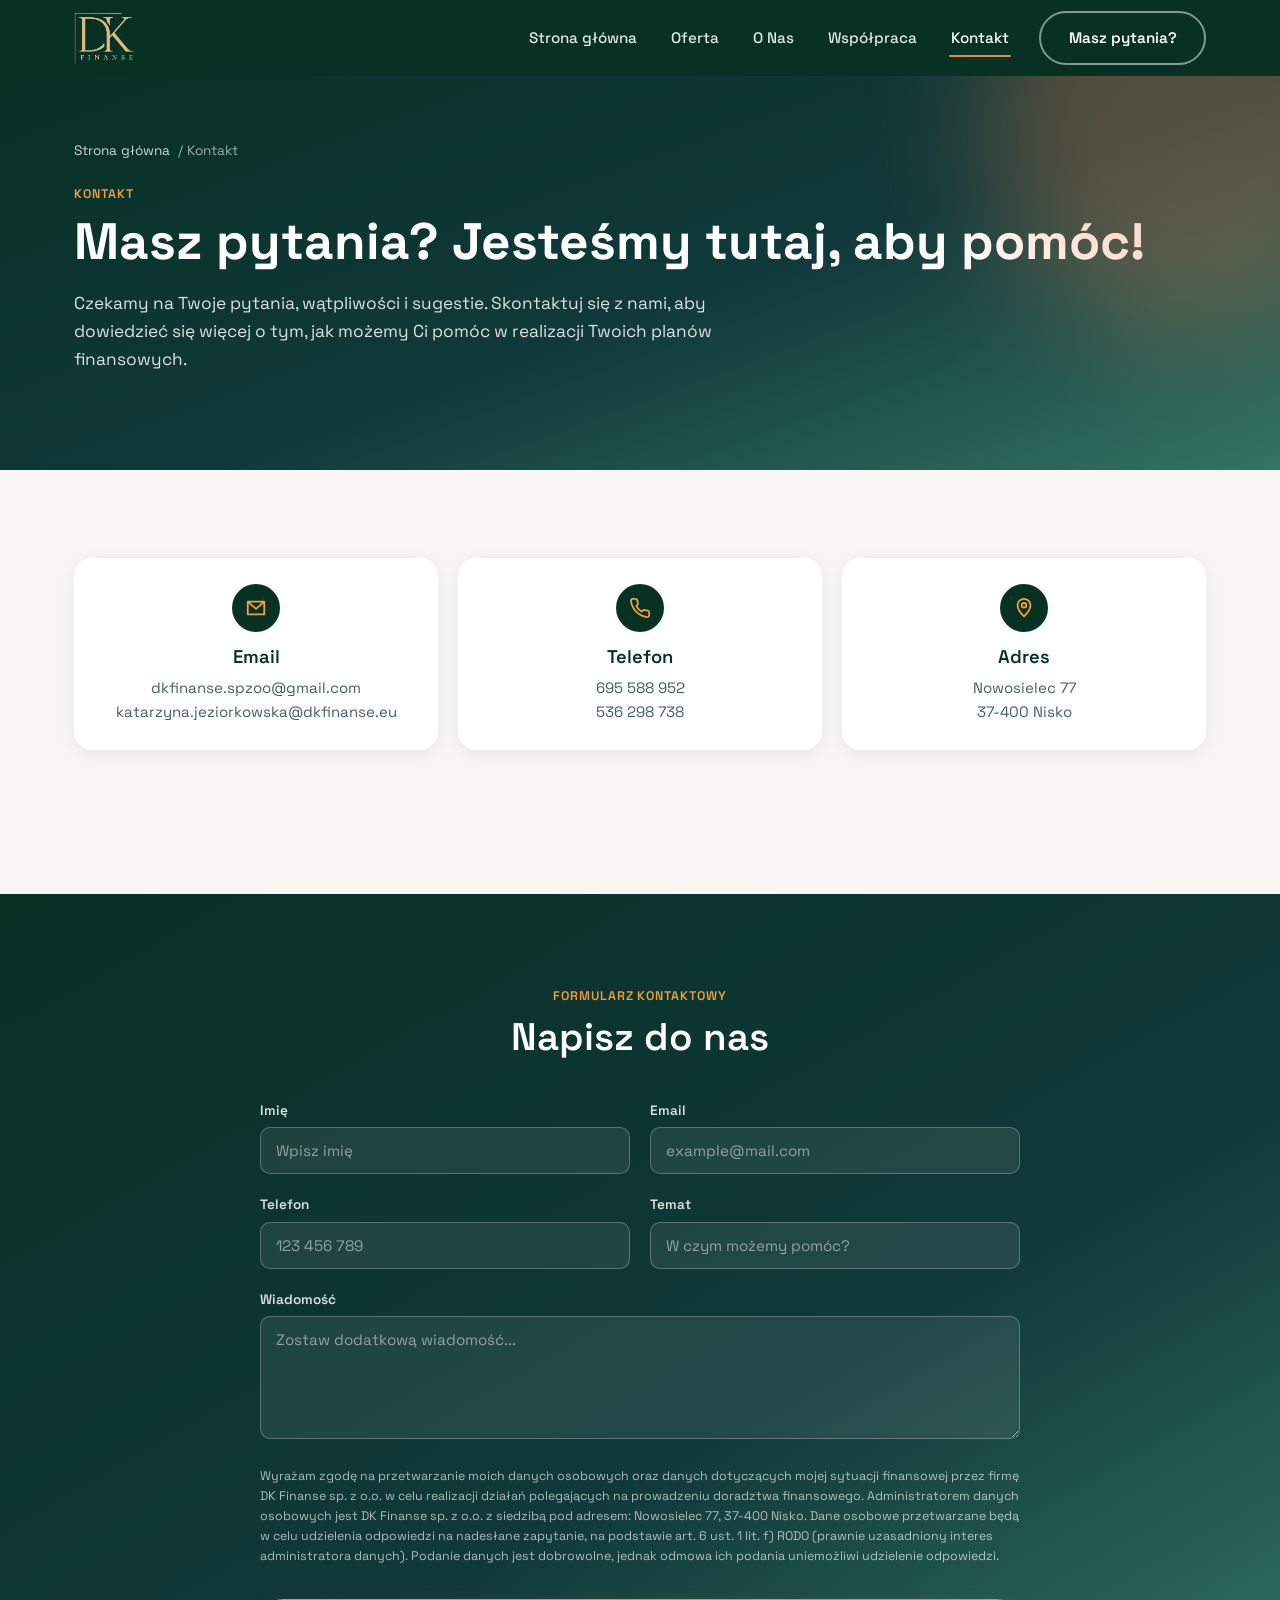
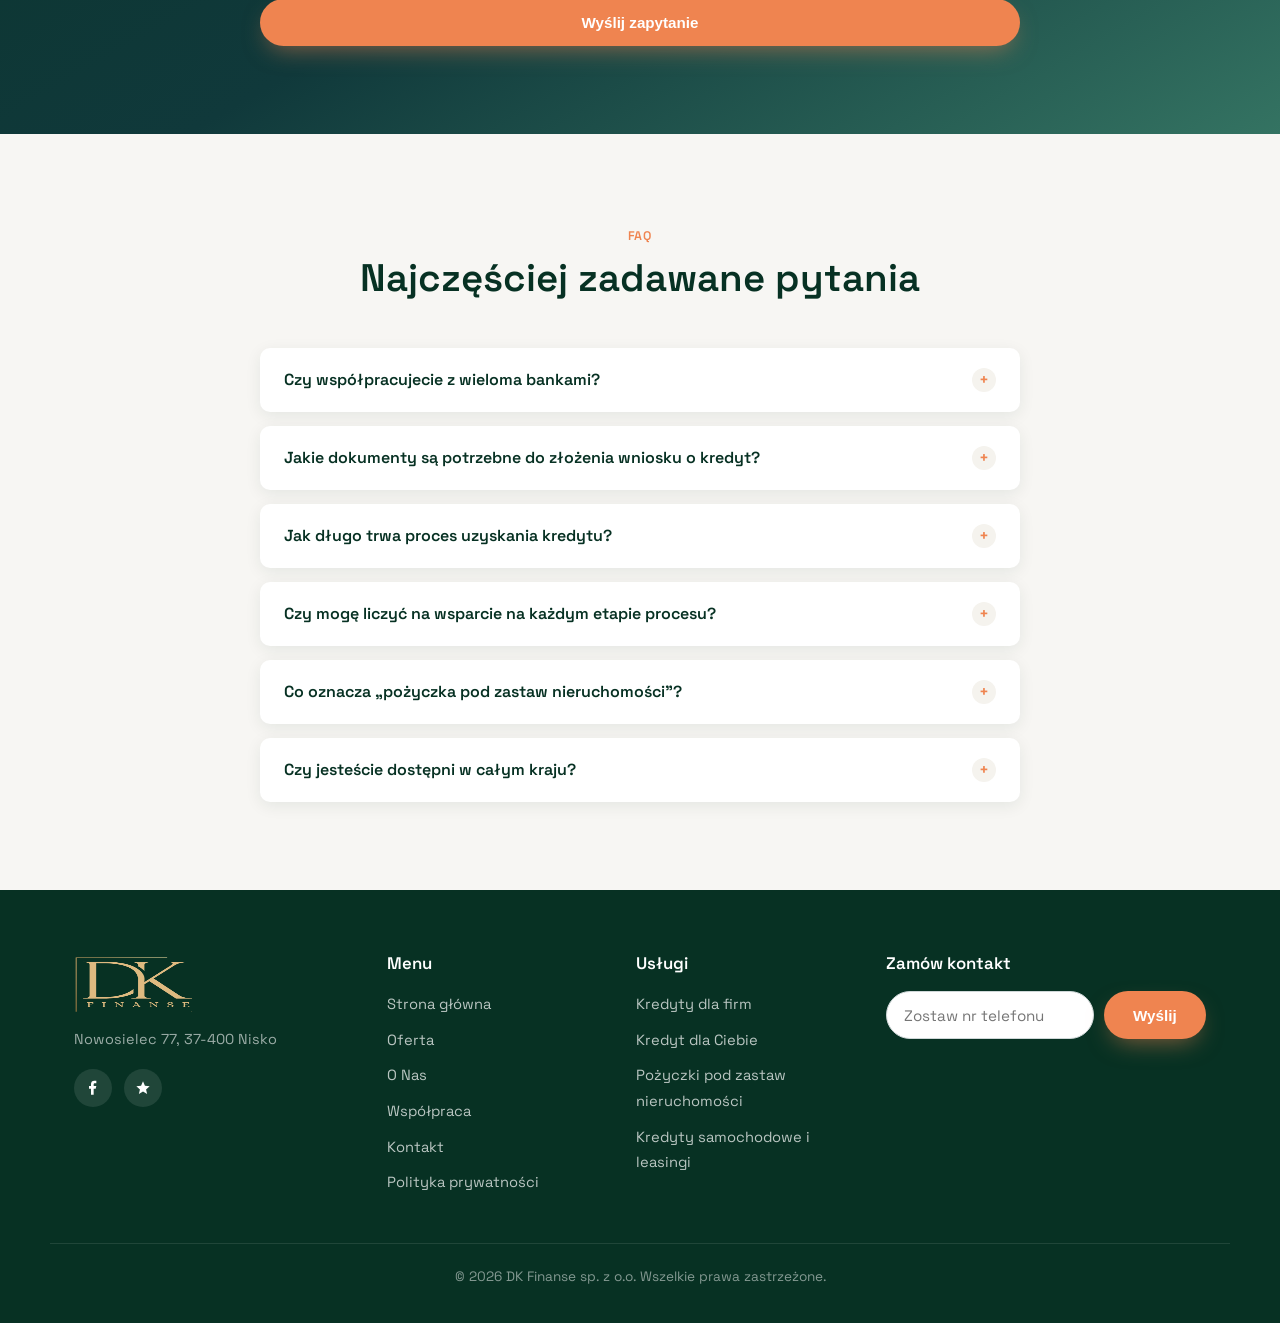
==== kontakt/index.html @ 6edc4fea "Dodaj pelne podstrony i usun przekierowania do dkfinanse.eu Zbudowano 8 spojnych podstron w tym samy" ====
<!doctype html>
<html lang="pl">
<head>
<meta charset="UTF-8">
<meta name="viewport" content="width=device-width, initial-scale=1">
<title>Kontakt — DK Finanse sp. z o.o.</title>
<meta name="description" content="Skontaktuj się z DK Finanse. Telefon, email, adres oraz formularz kontaktowy. Odpowiadamy na pytania dotyczące kredytów i pożyczek.">
<link rel="icon" href="/assets/img/favicon.png">
<link rel="preconnect" href="https://fonts.googleapis.com">
<link rel="preconnect" href="https://fonts.gstatic.com" crossorigin>
<link href="https://fonts.googleapis.com/css2?family=Space+Grotesk:wght@400;500;600;700&display=swap" rel="stylesheet">
<link rel="stylesheet" href="/style.css">
</head>
<body>

<a class="skip-link" href="#main">Przejdź do treści</a>

<header class="site-header" id="site-header">
  <div class="container header-inner">
    <a href="/" class="brand">
      <img src="/assets/img/logo.png" alt="DK Finanse" width="150" height="138">
    </a>

    <nav class="main-nav" id="main-nav" aria-label="Menu główne">
      <ul>
        <li><a href="/">Strona główna</a></li>
        <li class="has-sub">
          <a href="/#oferta">Oferta</a>
          <ul class="sub-menu">
            <li><a href="/kredyty-dla-firm/">Kredyty dla firm</a></li>
            <li><a href="/kredyt-dla-ciebie/">Kredyt dla Ciebie</a></li>
            <li><a href="/pozyczki-pod-zastaw-nieruchomosci/">Pożyczki pod zastaw nieruchomości</a></li>
            <li><a href="/kredyty-samochodowe-i-leasingi/">Kredyty samochodowe i leasingi</a></li>
          </ul>
        </li>
        <li><a href="/o-nas/">O Nas</a></li>
        <li><a href="/wspolpraca/">Współpraca</a></li>
        <li><a href="/kontakt/" class="active">Kontakt</a></li>
      </ul>
    </nav>

    <a href="/kontakt/" class="btn btn-ghost header-cta">Masz pytania?</a>

    <button class="nav-toggle" id="nav-toggle" aria-expanded="false" aria-controls="main-nav" aria-label="Otwórz menu">
      <span></span><span></span><span></span>
    </button>
  </div>
</header>

<main id="main">

  <section class="page-hero">
    <div class="hero-blob blob-a" aria-hidden="true"></div>
    <div class="container">
      <p class="breadcrumb"><a href="/">Strona główna</a> / Kontakt</p>
      <p class="eyebrow">Kontakt</p>
      <h1>Masz pytania? Jesteśmy tutaj, aby pomóc!</h1>
      <p class="lead">Czekamy na Twoje pytania, wątpliwości i sugestie. Skontaktuj się z nami, aby dowiedzieć się więcej o tym, jak możemy Ci pomóc w realizacji Twoich planów finansowych.</p>
    </div>
  </section>

  <section class="section">
    <div class="container">

      <div class="contact-info-grid">
        <div class="contact-info-card">
          <span class="icon" aria-hidden="true"><svg viewBox="0 0 24 24"><path d="M3 5h18v14H3zM3 5l9 8 9-8" stroke="currentColor" stroke-width="2" stroke-linejoin="round" fill="none"/></svg></span>
          <h4>Email</h4>
          <p><a href="mailto:dkfinanse.spzoo@gmail.com">dkfinanse.spzoo@gmail.com</a></p>
          <p><a href="mailto:katarzyna.jeziorkowska@dkfinanse.eu">katarzyna.jeziorkowska@dkfinanse.eu</a></p>
        </div>
        <div class="contact-info-card">
          <span class="icon" aria-hidden="true"><svg viewBox="0 0 24 24"><path d="M22 16.9v3a2 2 0 01-2.2 2 19.8 19.8 0 01-8.6-3.1 19.5 19.5 0 01-6-6 19.8 19.8 0 01-3.1-8.7A2 2 0 014.1 2h3a2 2 0 012 1.7c.1 1 .3 2 .6 3a2 2 0 01-.5 2L8 10a16 16 0 006 6l1.3-1.3a2 2 0 012-.5c1 .3 2 .5 3 .6a2 2 0 011.7 2z" stroke="currentColor" stroke-width="2" stroke-linejoin="round" fill="none"/></svg></span>
          <h4>Telefon</h4>
          <p><a href="tel:+48695588952">695 588 952</a></p>
          <p><a href="tel:+48536298738">536 298 738</a></p>
        </div>
        <div class="contact-info-card">
          <span class="icon" aria-hidden="true"><svg viewBox="0 0 24 24"><path d="M12 21s7-6.5 7-12a7 7 0 10-14 0c0 5.5 7 12 7 12z" stroke="currentColor" stroke-width="2" stroke-linejoin="round" fill="none"/><circle cx="12" cy="9" r="2.5" stroke="currentColor" stroke-width="2" fill="none"/></svg></span>
          <h4>Adres</h4>
          <p>Nowosielec 77<br>37-400 Nisko</p>
        </div>
      </div>

    </div>
  </section>

  <section class="section contact-cta">
    <div class="container">
      <p class="eyebrow">Formularz kontaktowy</p>
      <h2>Napisz do nas</h2>

      <form class="contact-form" data-form="contact-kontakt">
        <div class="field">
          <label for="c-name">Imię</label>
          <input type="text" id="c-name" name="name" placeholder="Wpisz imię">
        </div>
        <div class="field">
          <label for="c-email">Email</label>
          <input type="email" id="c-email" name="email" placeholder="example@mail.com" required>
        </div>
        <div class="field">
          <label for="c-phone">Telefon</label>
          <input type="tel" id="c-phone" name="phone" placeholder="123 456 789" required pattern="[0-9()#&+*=.\-\s]+">
        </div>
        <div class="field">
          <label for="c-subject">Temat</label>
          <input type="text" id="c-subject" name="subject" placeholder="W czym możemy pomóc?" required>
        </div>
        <div class="field field-full">
          <label for="c-message">Wiadomość</label>
          <textarea id="c-message" name="message" rows="5" placeholder="Zostaw dodatkową wiadomość..."></textarea>
        </div>
        <div class="field field-full consent">
          <p>Wyrażam zgodę na przetwarzanie moich danych osobowych oraz danych dotyczących mojej sytuacji finansowej przez firmę DK Finanse sp. z o.o. w celu realizacji działań polegających na prowadzeniu doradztwa finansowego. Administratorem danych osobowych jest DK Finanse sp. z o.o. z siedzibą pod adresem: Nowosielec 77, 37-400 Nisko. Dane osobowe przetwarzane będą w celu udzielenia odpowiedzi na nadesłane zapytanie, na podstawie art. 6 ust. 1 lit. f) RODO (prawnie uzasadniony interes administratora danych). Podanie danych jest dobrowolne, jednak odmowa ich podania uniemożliwi udzielenie odpowiedzi.</p>
        </div>
        <div class="field field-full">
          <button type="submit" class="btn btn-primary btn-block">Wyślij zapytanie</button>
        </div>
      </form>
      <p class="form-note" data-note hidden>Dziękujemy za wiadomość! Odezwiemy się najszybciej, jak to możliwe.</p>
    </div>
  </section>

  <section class="section">
    <div class="container">
      <div class="section-head">
        <p class="eyebrow">FAQ</p>
        <h2>Najczęściej zadawane pytania</h2>
      </div>

      <div class="faq-list">
        <div class="faq-item">
          <button class="faq-question"><span>Czy współpracujecie z wieloma bankami?</span><span class="faq-icon">+</span></button>
          <div class="faq-answer"><p>Tak, współpracujemy z ponad 30 bankami i instytucjami finansowymi, aby zapewnić Ci jak najszerszy wybór.</p></div>
        </div>
        <div class="faq-item">
          <button class="faq-question"><span>Jakie dokumenty są potrzebne do złożenia wniosku o kredyt?</span><span class="faq-icon">+</span></button>
          <div class="faq-answer"><p>Wymagane dokumenty mogą różnić się w zależności od typu kredytu i banku. Generalnie potrzebny jest dowód osobisty, potwierdzenie dochodów i inne dokumenty finansowe.</p></div>
        </div>
        <div class="faq-item">
          <button class="faq-question"><span>Jak długo trwa proces uzyskania kredytu?</span><span class="faq-icon">+</span></button>
          <div class="faq-answer"><p>Czas trwania procesu zależy od wielu czynników, takich jak kompletacja dokumentów czy czas oczekiwania na decyzję banku. Staramy się, aby cały proces był jak najkrótszy.</p></div>
        </div>
        <div class="faq-item">
          <button class="faq-question"><span>Czy mogę liczyć na wsparcie na każdym etapie procesu?</span><span class="faq-icon">+</span></button>
          <div class="faq-answer"><p>Owszem, nasi eksperci są do Twojej dyspozycji od pierwszej konsultacji aż do podpisania umowy kredytowej.</p></div>
        </div>
        <div class="faq-item">
          <button class="faq-question"><span>Co oznacza „pożyczka pod zastaw nieruchomości”?</span><span class="faq-icon">+</span></button>
          <div class="faq-answer"><p>To forma pożyczki, w której Twoja nieruchomość służy jako zabezpieczenie. Daje to możliwość uzyskania wyższych kwot i korzystniejszych warunków.</p></div>
        </div>
        <div class="faq-item">
          <button class="faq-question"><span>Czy jesteście dostępni w całym kraju?</span><span class="faq-icon">+</span></button>
          <div class="faq-answer"><p>Tak, działamy na terenie całego kraju i oferujemy zarówno spotkania osobiste, jak i konsultacje online.</p></div>
        </div>
      </div>
    </div>
  </section>

</main>

<footer class="site-footer">
  <div class="container footer-grid">
    <div class="footer-col footer-brand">
      <img src="/assets/img/logo.png" alt="DK Finanse" width="120" height="110">
      <p>Nowosielec 77, 37-400 Nisko</p>
      <div class="socials">
        <a href="https://www.facebook.com/profile.php?id=100063715053999" target="_blank" rel="noopener" aria-label="Facebook">
          <svg viewBox="0 0 24 24"><path d="M13 22v-9h3l1-4h-4V7c0-1.1.3-2 2-2h2V1.1C16.6 1 15.4 1 14 1c-3 0-5 1.8-5 5v3H6v4h3v9z" fill="currentColor"/></svg>
        </a>
        <a href="https://www.oferteo.pl/konto/profil/opinie" target="_blank" rel="noopener" aria-label="Opinie">
          <svg viewBox="0 0 24 24"><path d="M12 17.3l-6.2 3.8 1.6-7L2 9.3l7.1-.6L12 2l2.9 6.7 7.1.6-5.4 4.8 1.6 7z" fill="currentColor"/></svg>
        </a>
      </div>
    </div>

    <div class="footer-col">
      <h5>Menu</h5>
      <ul>
        <li><a href="/">Strona główna</a></li>
        <li><a href="/#oferta">Oferta</a></li>
        <li><a href="/o-nas/">O Nas</a></li>
        <li><a href="/wspolpraca/">Współpraca</a></li>
        <li><a href="/kontakt/">Kontakt</a></li>
        <li><a href="/polityka-prywatnosci/">Polityka prywatności</a></li>
      </ul>
    </div>

    <div class="footer-col">
      <h5>Usługi</h5>
      <ul>
        <li><a href="/kredyty-dla-firm/">Kredyty dla firm</a></li>
        <li><a href="/kredyt-dla-ciebie/">Kredyt dla Ciebie</a></li>
        <li><a href="/pozyczki-pod-zastaw-nieruchomosci/">Pożyczki pod zastaw nieruchomości</a></li>
        <li><a href="/kredyty-samochodowe-i-leasingi/">Kredyty samochodowe i leasingi</a></li>
      </ul>
    </div>

    <div class="footer-col">
      <h5>Zamów kontakt</h5>
      <form class="callback-form callback-form--footer" data-form="callback-footer">
        <label for="phone-footer" class="sr-only">Numer telefonu</label>
        <input type="tel" id="phone-footer" name="phone" placeholder="Zostaw nr telefonu" required pattern="[0-9()#&+*=.\-\s]+">
        <button type="submit" class="btn btn-primary">Wyślij</button>
      </form>
    </div>
  </div>

  <div class="container footer-bottom">
    <p>&copy; <span id="year"></span> DK Finanse sp. z o.o. Wszelkie prawa zastrzeżone.</p>
  </div>
</footer>

<button class="scroll-top" id="scroll-top" aria-label="Wróć na górę">&#8593;</button>

<script src="/script.js"></script>
</body>
</html>
---- style.css ----
/* =========================================================
   DK Finanse — design tokens (colors pulled from the brand's
   original Elementor kit: primary teal, cream, coral accent,
   gold + green earth tones)
   ========================================================= */
:root {
  --primary: #10393b;
  --primary-dark: #073123;
  --green-dark: #265541;
  --green-mid: #347362;
  --brown: #442510;
  --gold: #ca972b;
  --accent: #ef8450;
  --accent-light: #ef9f3e;
  --cream: #f5f3ee;
  --offwhite: #f7f6f3;
  --mint: #d6e3e0;
  --graymint: #cfd7d8;
  --text: #406162;
  --white: #ffffff;

  --font: "Space Grotesk", system-ui, sans-serif;

  --radius-sm: 10px;
  --radius: 18px;
  --radius-lg: 28px;
  --shadow-sm: 0 4px 16px rgba(7, 49, 35, 0.08);
  --shadow: 0 20px 50px -12px rgba(7, 49, 35, 0.25);
  --container: 1180px;

  color-scheme: light;
}

* { box-sizing: border-box; }
html { scroll-behavior: smooth; }

body {
  margin: 0;
  font-family: var(--font);
  color: var(--primary-dark);
  background: var(--offwhite);
  line-height: 1.6;
  -webkit-font-smoothing: antialiased;
}

img { max-width: 100%; display: block; }

h1, h2, h3, h4, h5, h6 {
  font-family: var(--font);
  color: var(--primary-dark);
  line-height: 1.15;
  margin: 0 0 0.5em;
  font-weight: 600;
}

h1 { font-size: clamp(2.1rem, 4vw, 3.2rem); font-weight: 700; }
h2 { font-size: clamp(1.7rem, 3vw, 2.4rem); }
h3 { font-size: 1.4rem; }
h4 { font-size: 1.15rem; }
h5 { font-size: 1.05rem; }

p { margin: 0 0 1em; }

a { color: inherit; text-decoration: none; }

.container {
  width: 100%;
  max-width: var(--container);
  margin: 0 auto;
  padding: 0 24px;
}

.sr-only {
  position: absolute;
  width: 1px; height: 1px;
  padding: 0; margin: -1px;
  overflow: hidden;
  clip: rect(0,0,0,0);
  white-space: nowrap; border: 0;
}

.skip-link {
  position: absolute;
  left: -999px;
  top: 0;
  background: var(--primary-dark);
  color: var(--white);
  padding: 12px 20px;
  z-index: 1000;
  border-radius: 0 0 8px 0;
}
.skip-link:focus { left: 0; }

.eyebrow {
  display: inline-block;
  font-weight: 600;
  letter-spacing: 0.08em;
  text-transform: uppercase;
  font-size: 0.78rem;
  color: var(--accent);
  margin: 0 0 0.7em;
}

.section { padding: 88px 0; }
@media (max-width: 720px) { .section { padding: 56px 0; } }

.section-head { text-align: center; max-width: 640px; margin: 0 auto 48px; }

/* ---------- buttons ---------- */
.btn {
  display: inline-flex;
  align-items: center;
  justify-content: center;
  gap: 8px;
  padding: 0.85em 1.8em;
  border-radius: 999px;
  font-weight: 600;
  font-size: 0.95rem;
  border: 2px solid transparent;
  cursor: pointer;
  transition: transform 0.2s ease, box-shadow 0.2s ease, background 0.2s ease, color 0.2s ease;
  white-space: nowrap;
}
.btn-primary {
  background: var(--accent);
  color: var(--white);
  box-shadow: 0 10px 24px -8px rgba(239, 132, 80, 0.55);
}
.btn-primary:hover {
  background: var(--accent-light);
  transform: translateY(-2px);
  box-shadow: 0 14px 28px -8px rgba(239, 132, 80, 0.6);
}
.btn-ghost {
  background: transparent;
  color: var(--white);
  border-color: rgba(255,255,255,0.5);
}
.btn-ghost:hover { background: rgba(255,255,255,0.12); border-color: var(--white); }
.btn-block { width: 100%; }

.link-more {
  display: inline-flex;
  align-items: center;
  gap: 6px;
  font-weight: 600;
  color: var(--green-mid);
  border-bottom: 2px solid transparent;
  transition: color 0.2s ease, border-color 0.2s ease, gap 0.2s ease;
}
.link-more:hover { color: var(--accent); border-color: var(--accent); gap: 10px; }

/* ---------- header ---------- */
.site-header {
  position: sticky;
  top: 0;
  z-index: 500;
  background: var(--primary-dark);
}
.header-inner {
  display: flex;
  align-items: center;
  gap: 28px;
  padding: 10px 24px;
}
.brand img { height: 56px; width: auto; }

.main-nav { margin-left: auto; }
.main-nav > ul {
  display: flex;
  gap: 30px;
  list-style: none;
  margin: 0;
  padding: 0;
}
.main-nav > ul > li > a {
  color: rgba(255,255,255,0.88);
  font-weight: 500;
  font-size: 0.95rem;
  padding: 10px 2px;
  position: relative;
}
.main-nav > ul > li > a.active,
.main-nav > ul > li > a:hover { color: var(--white); }
.main-nav > ul > li > a.active::after {
  content: "";
  position: absolute;
  left: 0; right: 0; bottom: 0;
  height: 2px;
  background: var(--accent);
  border-radius: 2px;
}

.has-sub { position: relative; }
.sub-menu {
  position: absolute;
  top: 100%;
  left: 0;
  min-width: 260px;
  background: var(--white);
  list-style: none;
  margin: 10px 0 0;
  padding: 10px;
  border-radius: var(--radius-sm);
  box-shadow: var(--shadow);
  opacity: 0;
  visibility: hidden;
  transform: translateY(8px);
  transition: 0.2s ease;
}
.has-sub:hover .sub-menu,
.has-sub:focus-within .sub-menu {
  opacity: 1; visibility: visible; transform: translateY(0);
}
.sub-menu a {
  display: block;
  padding: 10px 14px;
  border-radius: 8px;
  color: var(--primary-dark);
  font-size: 0.92rem;
  font-weight: 500;
}
.sub-menu a:hover { background: var(--cream); color: var(--accent); }

.header-cta { flex-shrink: 0; }

.nav-toggle {
  display: none;
  flex-direction: column;
  justify-content: center;
  gap: 5px;
  width: 40px; height: 40px;
  background: transparent;
  border: none;
  cursor: pointer;
}
.nav-toggle span {
  display: block;
  height: 2px;
  background: var(--white);
  border-radius: 2px;
  transition: 0.25s ease;
}

@media (max-width: 900px) {
  .header-cta { display: none; }
  .nav-toggle { display: flex; }
  .main-nav {
    position: fixed;
    inset: 72px 0 0 0;
    background: var(--primary-dark);
    transform: translateX(100%);
    transition: transform 0.3s ease;
    overflow-y: auto;
    padding: 20px 0 40px;
  }
  .main-nav.is-open { transform: translateX(0); }
  .main-nav > ul { flex-direction: column; gap: 0; padding: 0 24px; }
  .main-nav > ul > li > a { display: block; padding: 14px 0; border-bottom: 1px solid rgba(255,255,255,0.08); }
  .sub-menu {
    position: static;
    opacity: 1; visibility: visible; transform: none;
    box-shadow: none;
    background: rgba(255,255,255,0.04);
    display: none;
  }
  .has-sub.is-open .sub-menu { display: block; }
  .sub-menu a { color: rgba(255,255,255,0.85); }
  .sub-menu a:hover { background: rgba(255,255,255,0.08); color: var(--accent-light); }
  .nav-toggle.is-open span:nth-child(1) { transform: translateY(7px) rotate(45deg); }
  .nav-toggle.is-open span:nth-child(2) { opacity: 0; }
  .nav-toggle.is-open span:nth-child(3) { transform: translateY(-7px) rotate(-45deg); }
}

/* ---------- hero / slider ---------- */
.hero {
  position: relative;
  background: linear-gradient(160deg, var(--primary-dark) 0%, var(--primary) 55%, var(--green-mid) 100%);
  overflow: hidden;
  padding: 30px 0 70px;
}
.hero-blob {
  position: absolute;
  border-radius: 50%;
  filter: blur(60px);
  opacity: 0.35;
  pointer-events: none;
}
.blob-a { width: 420px; height: 420px; background: var(--accent); top: -160px; right: -120px; }
.blob-b { width: 320px; height: 320px; background: var(--gold); bottom: -140px; left: -100px; opacity: 0.25; }

.slider {
  position: relative;
  max-width: var(--container);
  margin: 0 auto;
  padding: 40px 80px;
  min-height: 340px;
}
.slides { position: relative; min-height: 260px; }
.slide {
  position: absolute;
  inset: 0;
  opacity: 0;
  visibility: hidden;
  transform: translateY(16px);
  transition: opacity 0.5s ease, transform 0.5s ease;
  max-width: 640px;
  color: var(--white);
}
.slide.is-active { opacity: 1; visibility: visible; transform: translateY(0); position: relative; }
.slide-eyebrow {
  text-transform: uppercase;
  letter-spacing: 0.1em;
  font-size: 0.78rem;
  font-weight: 600;
  color: var(--accent-light);
  margin-bottom: 0.8em;
}
.slide h2 { color: var(--white); font-size: clamp(1.8rem, 4vw, 2.8rem); }
.slide-desc { color: rgba(255,255,255,0.82); max-width: 520px; }

.slider-arrow {
  position: absolute;
  top: 50%;
  transform: translateY(-50%);
  width: 46px; height: 46px;
  border-radius: 50%;
  border: 1px solid rgba(255,255,255,0.3);
  background: rgba(255,255,255,0.08);
  color: var(--white);
  cursor: pointer;
  font-size: 1rem;
  transition: background 0.2s ease, border-color 0.2s ease;
}
.slider-arrow:hover { background: var(--accent); border-color: var(--accent); }
.slider-arrow.prev { left: 12px; }
.slider-arrow.next { right: 12px; }

.slider-dots {
  display: flex;
  gap: 10px;
  margin-top: 32px;
}
.slider-dots button {
  width: 10px; height: 10px;
  border-radius: 50%;
  border: none;
  background: rgba(255,255,255,0.3);
  cursor: pointer;
  padding: 0;
  transition: background 0.2s ease, transform 0.2s ease;
}
.slider-dots button.is-active { background: var(--accent); transform: scale(1.3); }

@media (max-width: 720px) {
  .slider { padding: 20px 50px; }
  .slider-arrow { width: 38px; height: 38px; }
}

/* ---------- intro ---------- */
.intro-grid {
  display: grid;
  grid-template-columns: 1.1fr 0.9fr;
  gap: 60px;
  align-items: center;
}
.lead { color: var(--text); font-size: 1.08rem; max-width: 46ch; }

.callback-form {
  display: flex;
  gap: 10px;
  max-width: 460px;
  margin: 28px 0 14px;
}
.callback-form input {
  flex: 1;
  min-width: 0;
  padding: 0.9em 1.1em;
  border-radius: 999px;
  border: 1px solid var(--graymint);
  background: var(--white);
  font-family: var(--font);
  font-size: 0.95rem;
  color: var(--primary-dark);
}
.callback-form input:focus { outline: 2px solid var(--accent); outline-offset: 2px; }
.callback-form--footer { max-width: 320px; margin: 0; }

.form-note {
  color: var(--green-mid);
  font-weight: 600;
  font-size: 0.92rem;
}

.intro-more { color: var(--text); }
.intro-more a { color: var(--accent); font-weight: 600; }
.intro-more a:hover { text-decoration: underline; }

.intro-visual {
  position: relative;
  height: 360px;
}
.visual-ring {
  position: absolute;
  inset: 20px 40px;
  border: 2px dashed var(--mint);
  border-radius: 50%;
}
.visual-blob {
  position: absolute;
  width: 240px; height: 240px;
  border-radius: 42% 58% 65% 35% / 45% 40% 60% 55%;
  background: linear-gradient(135deg, var(--green-mid), var(--primary));
  top: 40px; left: 50%;
  transform: translateX(-50%);
  opacity: 0.9;
}
.visual-card {
  position: absolute;
  display: flex;
  align-items: center;
  gap: 12px;
  background: var(--white);
  padding: 16px 20px;
  border-radius: var(--radius);
  box-shadow: var(--shadow);
  font-weight: 600;
  z-index: 2;
}
.card-1 { top: 20px; left: 0; }
.card-2 { bottom: 20px; right: 0; }
.visual-icon {
  display: inline-flex;
  align-items: center;
  justify-content: center;
  width: 40px; height: 40px;
  border-radius: 50%;
  background: var(--accent);
  color: var(--white);
  font-weight: 700;
}

@media (max-width: 880px) {
  .intro-grid { grid-template-columns: 1fr; }
  .intro-visual { height: 240px; margin-top: 20px; }
}
@media (max-width: 520px) {
  .callback-form { flex-direction: column; }
}

/* ---------- trust strip ---------- */
.trust { background: linear-gradient(120deg, var(--cream), var(--mint)); padding: 60px 0; }
.trust-grid {
  display: grid;
  grid-template-columns: repeat(3, 1fr);
  gap: 32px;
}
.trust-item {
  background: var(--white);
  padding: 32px 28px;
  border-radius: var(--radius);
  box-shadow: var(--shadow-sm);
  text-align: left;
}
.trust-icon {
  display: inline-flex;
  align-items: center;
  justify-content: center;
  width: 52px; height: 52px;
  border-radius: 14px;
  background: var(--primary-dark);
  color: var(--accent-light);
  margin-bottom: 18px;
}
.trust-icon svg { width: 26px; height: 26px; }
.trust-item p { color: var(--text); margin: 0; }

@media (max-width: 780px) { .trust-grid { grid-template-columns: 1fr; } }

/* ---------- offer rows ---------- */
.offer-row {
  display: grid;
  grid-template-columns: 0.8fr 1.2fr;
  gap: 56px;
  align-items: center;
  padding: 40px 0;
}
.offer-row + .offer-row { border-top: 1px solid var(--graymint); }
.offer-row.reverse .offer-visual { order: 2; }
.offer-row.reverse .offer-copy { order: 1; }

.offer-visual {
  aspect-ratio: 1 / 1;
  max-width: 280px;
  margin: 0 auto;
  border-radius: var(--radius-lg);
  background: linear-gradient(150deg, var(--primary), var(--green-mid));
  display: flex;
  align-items: center;
  justify-content: center;
  box-shadow: var(--shadow);
}
.offer-visual span { font-size: 4.5rem; filter: drop-shadow(0 8px 12px rgba(0,0,0,0.25)); }

.offer-copy h2 { margin-bottom: 0.4em; }
.offer-copy p { color: var(--text); max-width: 56ch; }

@media (max-width: 780px) {
  .offer-row, .offer-row.reverse { grid-template-columns: 1fr; }
  .offer-row.reverse .offer-visual,
  .offer-row.reverse .offer-copy { order: initial; }
  .offer-visual { max-width: 180px; }
}

/* ---------- contact ---------- */
.contact-cta {
  background: linear-gradient(150deg, var(--primary-dark), var(--primary) 60%, var(--green-mid));
  color: var(--white);
  text-align: center;
}
.contact-cta .eyebrow { color: var(--accent-light); }
.contact-cta h2 { color: var(--white); max-width: 640px; margin: 0 auto 40px; }

.contact-form {
  display: grid;
  grid-template-columns: repeat(2, 1fr);
  gap: 20px;
  max-width: 760px;
  margin: 0 auto;
  text-align: left;
}
.field-full { grid-column: 1 / -1; }
.field label {
  display: block;
  font-size: 0.85rem;
  font-weight: 600;
  margin-bottom: 6px;
  color: rgba(255,255,255,0.85);
}
.field input, .field textarea {
  width: 100%;
  padding: 0.85em 1em;
  border-radius: var(--radius-sm);
  border: 1px solid rgba(255,255,255,0.25);
  background: rgba(255,255,255,0.08);
  color: var(--white);
  font-family: var(--font);
  font-size: 0.95rem;
  resize: vertical;
}
.field input::placeholder, .field textarea::placeholder { color: rgba(255,255,255,0.5); }
.field input:focus, .field textarea:focus { outline: 2px solid var(--accent-light); outline-offset: 2px; background: rgba(255,255,255,0.14); }
.consent p { font-size: 0.78rem; color: rgba(255,255,255,0.65); line-height: 1.6; }
.contact-cta .form-note { color: var(--accent-light); margin-top: 18px; }

@media (max-width: 640px) { .contact-form { grid-template-columns: 1fr; } }

/* ---------- steps ---------- */
.steps-grid {
  display: grid;
  grid-template-columns: repeat(4, 1fr);
  gap: 28px;
}
.step {
  text-align: center;
  padding: 30px 20px;
}
.step-num {
  display: inline-flex;
  align-items: center;
  justify-content: center;
  width: 56px; height: 56px;
  border-radius: 50%;
  background: var(--cream);
  border: 2px solid var(--accent);
  color: var(--primary-dark);
  font-weight: 700;
  font-size: 1.2rem;
  margin-bottom: 18px;
}
.step p { color: var(--text); font-size: 0.94rem; }

@media (max-width: 880px) { .steps-grid { grid-template-columns: repeat(2, 1fr); } }
@media (max-width: 480px) { .steps-grid { grid-template-columns: 1fr; } }

/* ---------- counters ---------- */
.counters {
  background: linear-gradient(120deg, var(--gold), var(--accent));
  color: var(--white);
}
.counters-grid {
  display: grid;
  grid-template-columns: repeat(4, 1fr);
  gap: 24px;
  text-align: center;
}
.counter-num, .counter-suffix {
  font-size: clamp(2.2rem, 5vw, 3rem);
  font-weight: 700;
}
.counter p { margin-top: 6px; font-weight: 500; opacity: 0.92; }

@media (max-width: 780px) { .counters-grid { grid-template-columns: repeat(2, 1fr); gap: 36px 20px; } }

/* ---------- testimonial ---------- */
.testimonial-card {
  max-width: 720px;
  margin: 0 auto;
  background: var(--white);
  padding: 48px 44px;
  border-radius: var(--radius-lg);
  box-shadow: var(--shadow);
  text-align: center;
  position: relative;
}
.quote-mark {
  font-size: 4rem;
  color: var(--accent);
  line-height: 1;
  font-family: Georgia, serif;
}
.testimonial-card p { color: var(--text); font-size: 1.05rem; }
.testimonial-card footer {
  display: flex;
  align-items: center;
  justify-content: center;
  gap: 12px;
  margin-top: 20px;
}
.avatar {
  display: inline-flex;
  align-items: center;
  justify-content: center;
  width: 44px; height: 44px;
  border-radius: 50%;
  background: var(--primary-dark);
  color: var(--accent-light);
  font-weight: 700;
}
.name { font-weight: 600; }

/* ---------- partners ---------- */
.partners { background: var(--cream); text-align: center; }
.partners h3 { margin-bottom: 32px; }
.partners-grid {
  display: flex;
  flex-wrap: wrap;
  gap: 32px;
  justify-content: center;
  align-items: center;
}
.partners-grid img {
  height: 48px;
  width: auto;
  filter: grayscale(1) opacity(0.55);
  transition: filter 0.25s ease, transform 0.25s ease;
}
.partners-grid img:hover { filter: grayscale(0) opacity(1); transform: translateY(-2px); }

/* ---------- footer ---------- */
.site-footer { background: var(--primary-dark); color: rgba(255,255,255,0.85); padding: 64px 0 0; }
.footer-grid {
  display: grid;
  grid-template-columns: 1.3fr 1fr 1fr 1.1fr;
  gap: 40px;
  padding-bottom: 48px;
  border-bottom: 1px solid rgba(255,255,255,0.1);
}
.footer-brand img { height: 60px; margin-bottom: 14px; }
.footer-brand p { font-size: 0.9rem; color: rgba(255,255,255,0.6); }
.footer-col h5 { color: var(--white); margin-bottom: 18px; }
.footer-col ul { list-style: none; margin: 0; padding: 0; display: grid; gap: 10px; }
.footer-col ul a { font-size: 0.92rem; color: rgba(255,255,255,0.72); }
.footer-col ul a:hover { color: var(--accent-light); }

.socials { display: flex; gap: 12px; margin-top: 18px; }
.socials a {
  display: inline-flex;
  align-items: center;
  justify-content: center;
  width: 38px; height: 38px;
  border-radius: 50%;
  background: rgba(255,255,255,0.1);
  color: var(--white);
  transition: background 0.2s ease, color 0.2s ease;
}
.socials a:hover { background: var(--accent); }
.socials svg { width: 16px; height: 16px; }

.footer-bottom {
  padding: 22px 24px;
  text-align: center;
  font-size: 0.85rem;
  color: rgba(255,255,255,0.5);
}

@media (max-width: 900px) {
  .footer-grid { grid-template-columns: 1fr 1fr; }
}
@media (max-width: 540px) {
  .footer-grid { grid-template-columns: 1fr; }
}

/* ---------- scroll-to-top ---------- */
.scroll-top {
  position: fixed;
  right: 24px;
  bottom: 24px;
  width: 46px; height: 46px;
  border-radius: 50%;
  border: none;
  background: var(--accent);
  color: var(--white);
  font-size: 1.1rem;
  cursor: pointer;
  box-shadow: var(--shadow);
  opacity: 0;
  visibility: hidden;
  transform: translateY(10px);
  transition: 0.25s ease;
  z-index: 400;
}
.scroll-top.is-visible { opacity: 1; visibility: visible; transform: translateY(0); }
.scroll-top:hover { background: var(--accent-light); }

/* ---------- subpage hero banner ---------- */
.page-hero {
  position: relative;
  background: linear-gradient(160deg, var(--primary-dark) 0%, var(--primary) 55%, var(--green-mid) 100%);
  color: var(--white);
  padding: 64px 0 80px;
  overflow: hidden;
}
.page-hero .hero-blob { position: absolute; border-radius: 50%; filter: blur(60px); opacity: 0.3; pointer-events: none; }
.page-hero h1 { color: var(--white); margin-bottom: 0.35em; }
.page-hero .lead { color: rgba(255,255,255,0.85); max-width: 60ch; }
.page-hero .eyebrow { color: var(--accent-light); }
.breadcrumb {
  display: flex;
  gap: 8px;
  align-items: center;
  font-size: 0.85rem;
  color: rgba(255,255,255,0.6);
  margin-bottom: 18px;
}
.breadcrumb a { color: rgba(255,255,255,0.8); }
.breadcrumb a:hover { color: var(--white); }

/* ---------- product plan cards ---------- */
.plans-grid {
  display: grid;
  grid-template-columns: repeat(auto-fit, minmax(260px, 1fr));
  gap: 26px;
}
.plan-card {
  background: var(--white);
  border-radius: var(--radius);
  padding: 30px 26px;
  box-shadow: var(--shadow-sm);
  border-top: 4px solid var(--accent);
}
.plan-card h3 { font-size: 1.15rem; margin-bottom: 14px; }
.plan-card ul { list-style: none; margin: 0; padding: 0; display: grid; gap: 10px; }
.plan-card li {
  display: flex;
  gap: 10px;
  align-items: flex-start;
  color: var(--text);
  font-size: 0.93rem;
  line-height: 1.5;
}
.plan-card li::before {
  content: "";
  flex-shrink: 0;
  width: 8px; height: 8px;
  margin-top: 7px;
  border-radius: 50%;
  background: var(--accent);
}

/* ---------- principles / numbered reasons ---------- */
.principles-grid {
  display: grid;
  grid-template-columns: repeat(auto-fit, minmax(240px, 1fr));
  gap: 26px;
}
.principle {
  background: var(--white);
  border-radius: var(--radius);
  padding: 28px 26px;
  box-shadow: var(--shadow-sm);
}
.principle-num {
  display: inline-flex;
  align-items: center;
  justify-content: center;
  width: 40px; height: 40px;
  border-radius: 12px;
  background: var(--cream);
  color: var(--accent);
  font-weight: 700;
  margin-bottom: 14px;
}
.principle h4 { margin-bottom: 8px; }
.principle p { color: var(--text); margin: 0; font-size: 0.94rem; }

/* ---------- FAQ accordion ---------- */
.faq-list { max-width: 760px; margin: 0 auto; display: grid; gap: 14px; }
.faq-item {
  background: var(--white);
  border-radius: var(--radius-sm);
  box-shadow: var(--shadow-sm);
  overflow: hidden;
}
.faq-question {
  width: 100%;
  display: flex;
  align-items: center;
  justify-content: space-between;
  gap: 16px;
  background: none;
  border: none;
  text-align: left;
  padding: 20px 24px;
  font-family: var(--font);
  font-size: 1rem;
  font-weight: 600;
  color: var(--primary-dark);
  cursor: pointer;
}
.faq-question .faq-icon {
  flex-shrink: 0;
  width: 24px; height: 24px;
  display: inline-flex;
  align-items: center;
  justify-content: center;
  border-radius: 50%;
  background: var(--cream);
  color: var(--accent);
  font-size: 1rem;
  transition: transform 0.25s ease;
}
.faq-item.is-open .faq-icon { transform: rotate(45deg); }
.faq-answer {
  max-height: 0;
  overflow: hidden;
  transition: max-height 0.3s ease;
}
.faq-answer p { padding: 0 24px 20px; color: var(--text); margin: 0; }
.faq-item.is-open .faq-answer { max-height: 240px; }

/* ---------- contact info cards ---------- */
.contact-info-grid {
  display: grid;
  grid-template-columns: repeat(auto-fit, minmax(220px, 1fr));
  gap: 20px;
  margin-bottom: 56px;
}
.contact-info-card {
  background: var(--white);
  border-radius: var(--radius);
  padding: 26px 24px;
  box-shadow: var(--shadow-sm);
  text-align: center;
}
.contact-info-card .icon {
  display: inline-flex;
  align-items: center;
  justify-content: center;
  width: 48px; height: 48px;
  border-radius: 50%;
  background: var(--primary-dark);
  color: var(--accent-light);
  margin-bottom: 14px;
}
.contact-info-card .icon svg { width: 22px; height: 22px; }
.contact-info-card h4 { margin-bottom: 8px; }
.contact-info-card p { margin: 0; color: var(--text); font-size: 0.94rem; }
.contact-info-card a { color: var(--text); }
.contact-info-card a:hover { color: var(--accent); }

/* ---------- legal / long-form text ---------- */
.legal {
  max-width: 760px;
  margin: 0 auto;
  color: var(--text);
}
.legal h2 { color: var(--primary-dark); margin-top: 1.6em; font-size: 1.3rem; }
.legal h2:first-child { margin-top: 0; }
.legal ul { padding-left: 1.3em; }
.legal li { margin-bottom: 0.4em; }
.legal p { line-height: 1.7; }

/* ---------- simple single-field callback (email only) ---------- */
.callback-form.callback-form--email input { border-radius: 999px; }

/* ---------- reveal-on-scroll ---------- */
[data-reveal] {
  opacity: 0;
  transform: translateY(24px);
  transition: opacity 0.6s ease, transform 0.6s ease;
}
[data-reveal].is-revealed { opacity: 1; transform: translateY(0); }
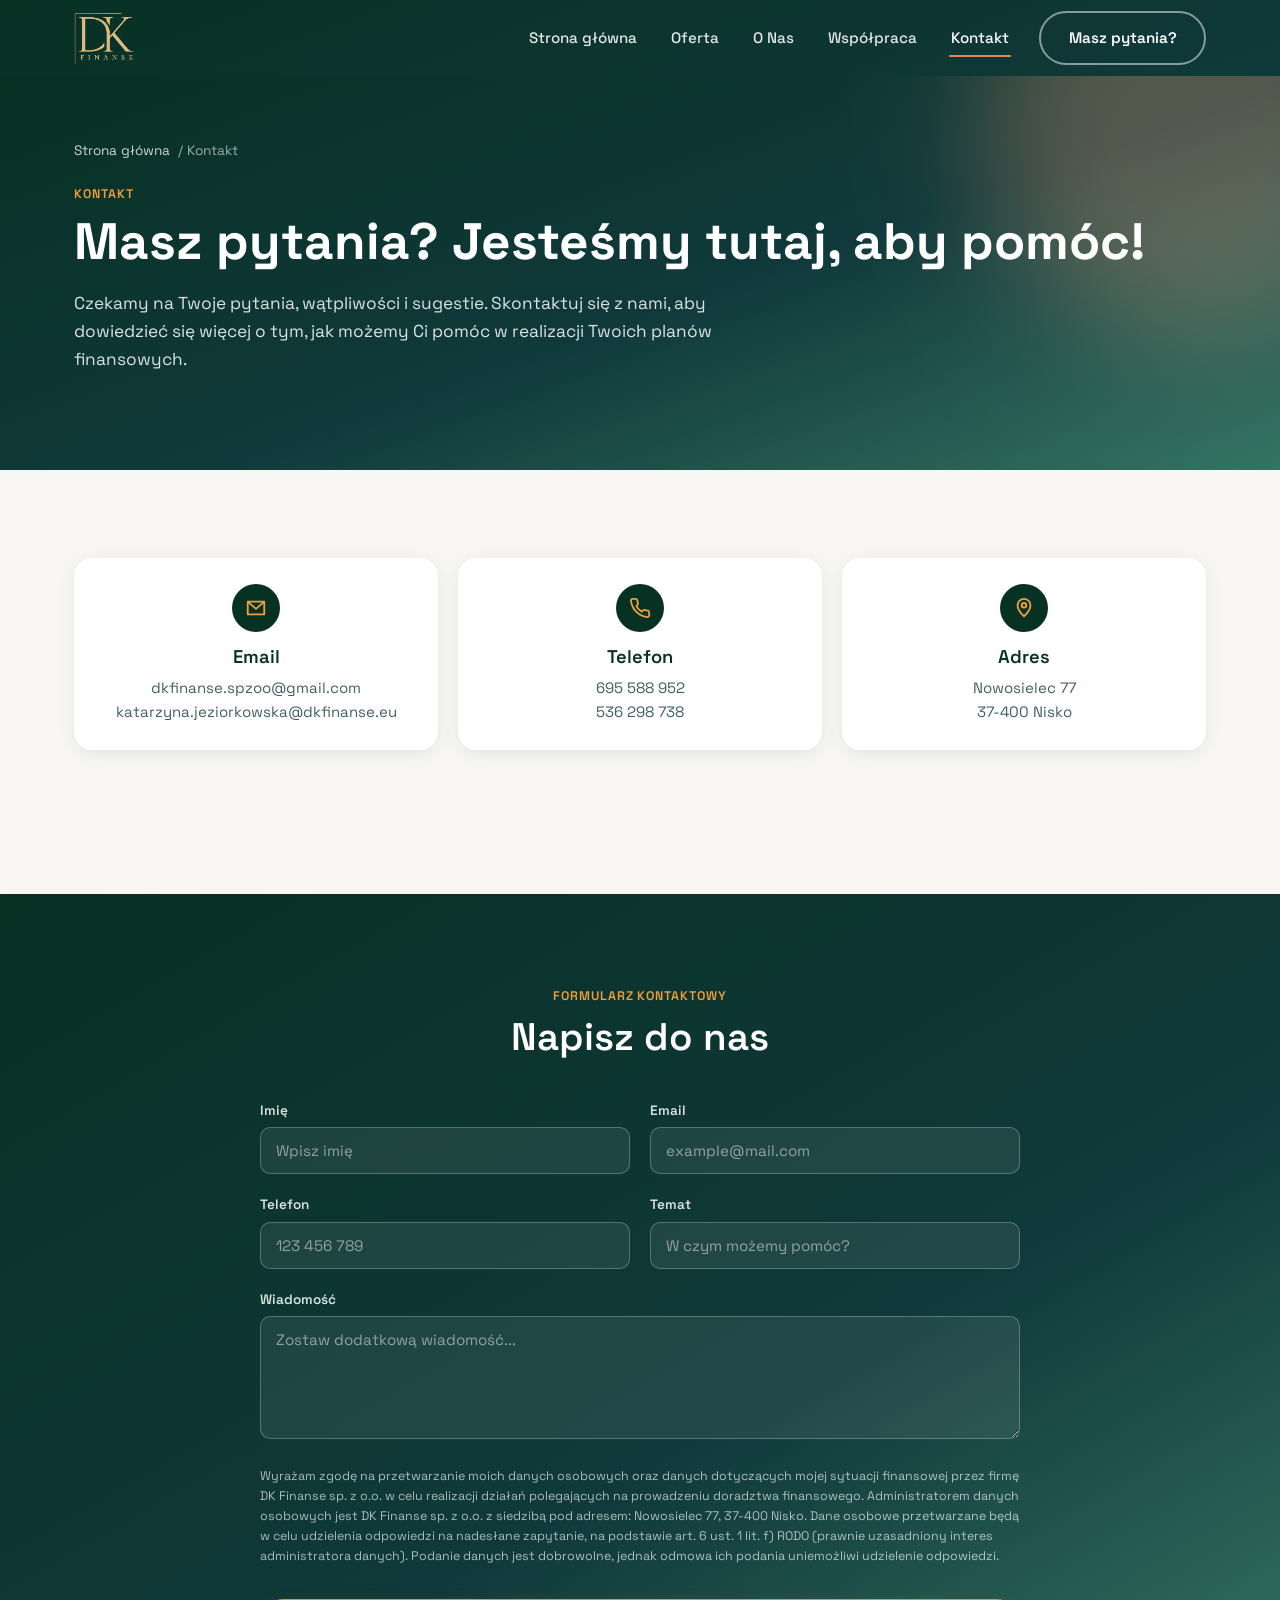
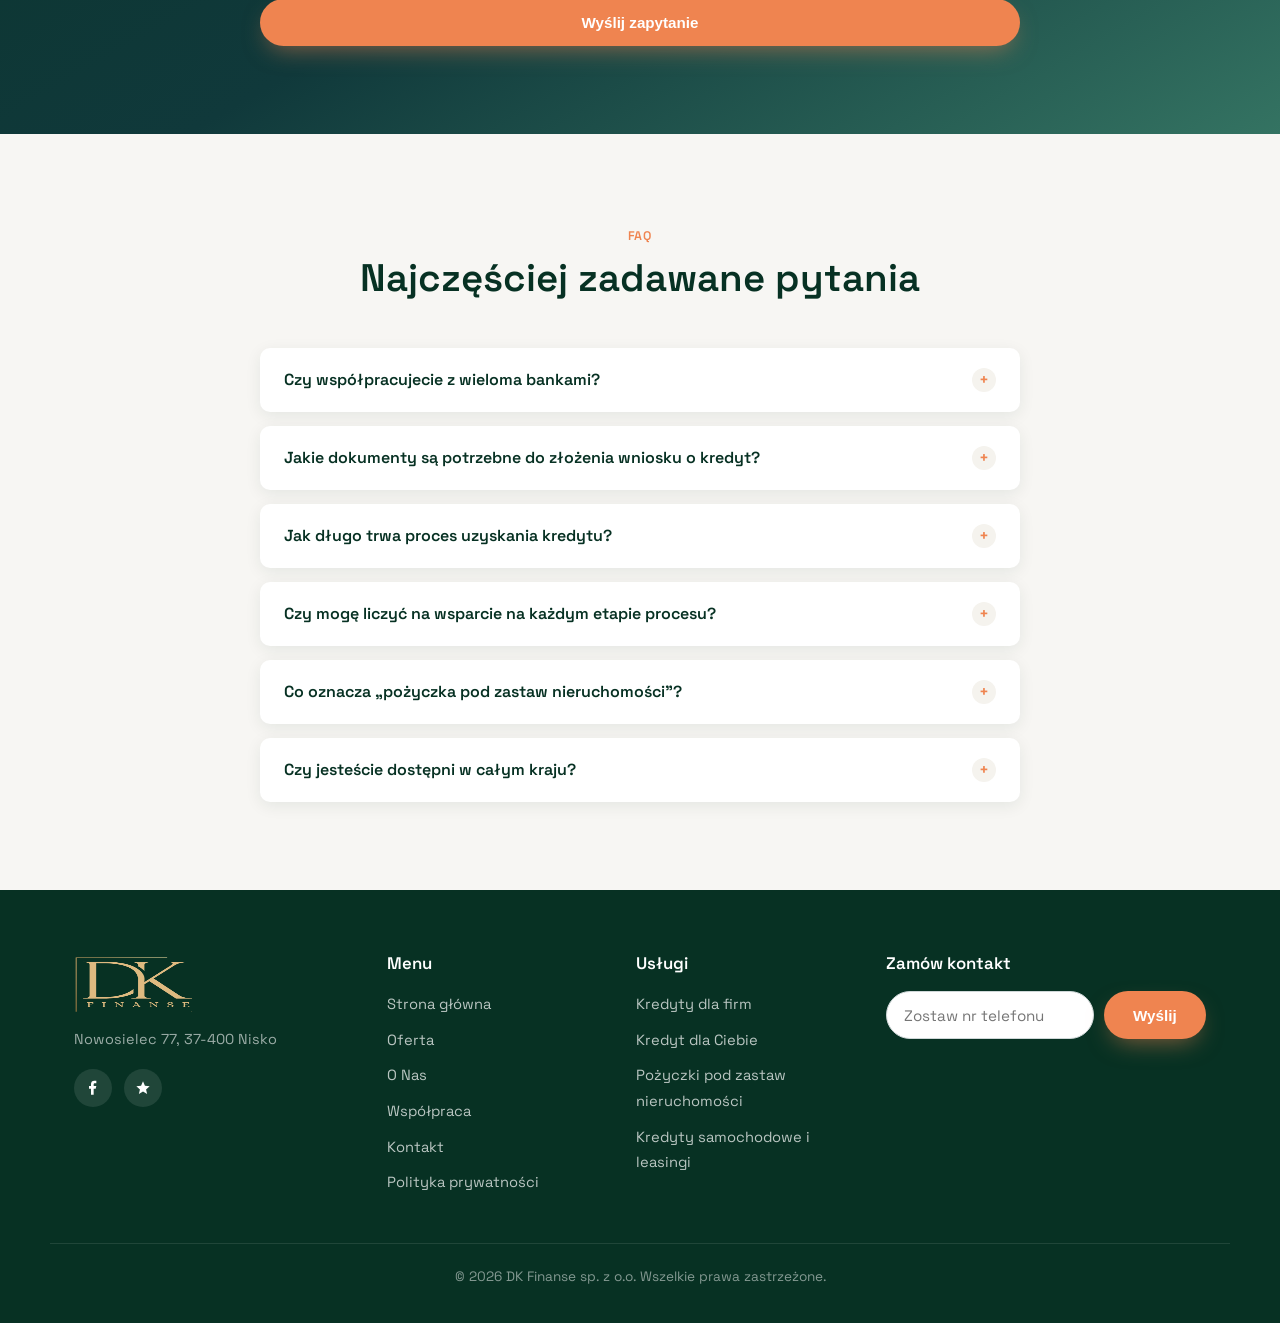
==== commit de8f0803: "Wire up Web3Forms submission and refresh header styling Contact/callback forms now actually POST to " ====
--- a/kontakt/index.html
+++ b/kontakt/index.html
@@ -101,7 +101,7 @@
         </div>
         <div class="field">
           <label for="c-phone">Telefon</label>
-          <input type="tel" id="c-phone" name="phone" placeholder="123 456 789" required pattern="[0-9()#&+*=.\-\s]+">
+          <input type="tel" id="c-phone" name="phone" placeholder="123 456 789" required pattern="[0-9\(\)#&+*=.\-\s]+">
         </div>
         <div class="field">
           <label for="c-subject">Temat</label>
@@ -201,7 +201,7 @@
       <h5>Zamów kontakt</h5>
       <form class="callback-form callback-form--footer" data-form="callback-footer">
         <label for="phone-footer" class="sr-only">Numer telefonu</label>
-        <input type="tel" id="phone-footer" name="phone" placeholder="Zostaw nr telefonu" required pattern="[0-9()#&+*=.\-\s]+">
+        <input type="tel" id="phone-footer" name="phone" placeholder="Zostaw nr telefonu" required pattern="[0-9\(\)#&+*=.\-\s]+">
         <button type="submit" class="btn btn-primary">Wyślij</button>
       </form>
     </div>
--- a/style.css
+++ b/style.css
@@ -155,7 +155,7 @@
   position: sticky;
   top: 0;
   z-index: 500;
-  background: var(--primary-dark);
+  background: linear-gradient(160deg, var(--primary-dark) 0%, var(--primary) 100%);
 }
 .header-inner {
   display: flex;
@@ -244,7 +244,7 @@
 
 @media (max-width: 900px) {
   .header-cta { display: none; }
-  .nav-toggle { display: flex; }
+  .nav-toggle { display: flex; margin-left: auto; }
   .main-nav {
     position: fixed;
     inset: 72px 0 0 0;
@@ -284,6 +284,7 @@
   border-radius: 50%;
   filter: blur(60px);
   opacity: 0.35;
+  mix-blend-mode: screen;
   pointer-events: none;
 }
 .blob-a { width: 420px; height: 420px; background: var(--accent); top: -160px; right: -120px; }
@@ -391,6 +392,7 @@
   font-weight: 600;
   font-size: 0.92rem;
 }
+.form-note--error { color: #d33f3f; }
 
 .intro-more { color: var(--text); }
 .intro-more a { color: var(--accent); font-weight: 600; }
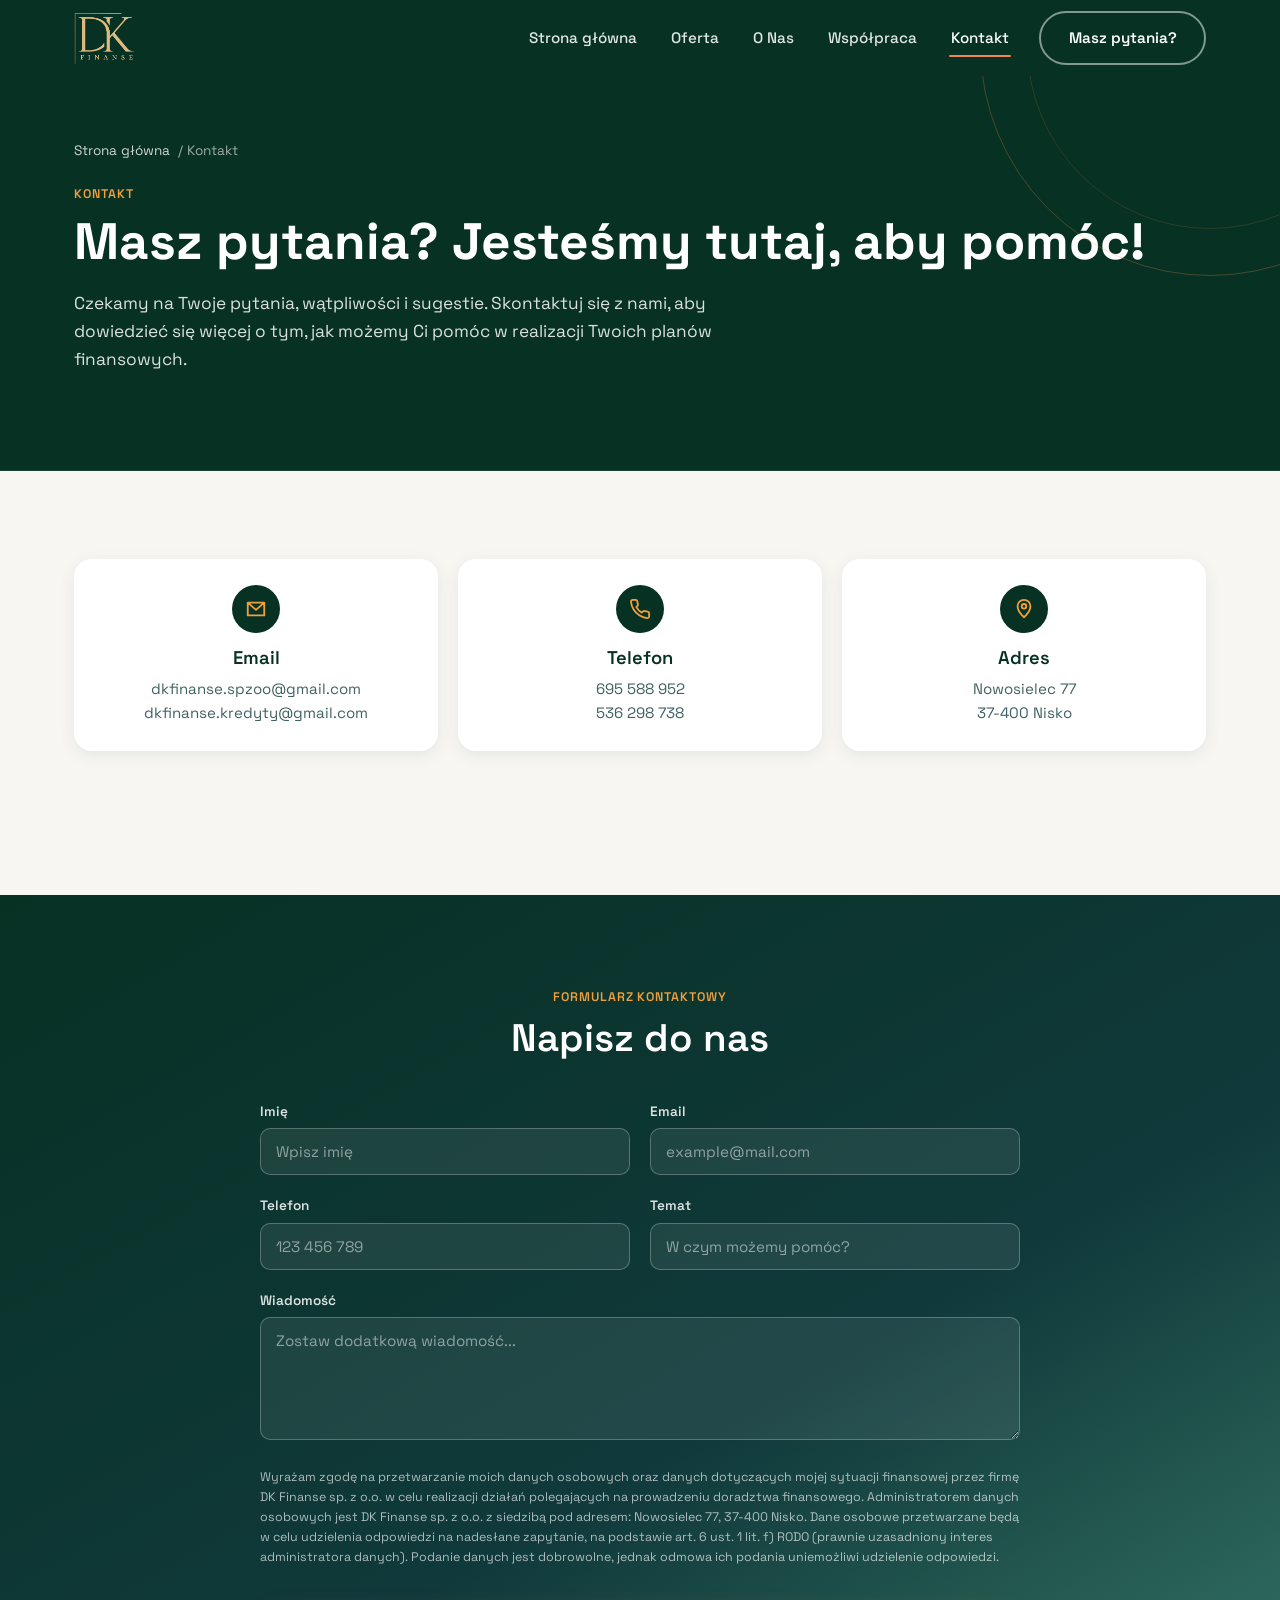
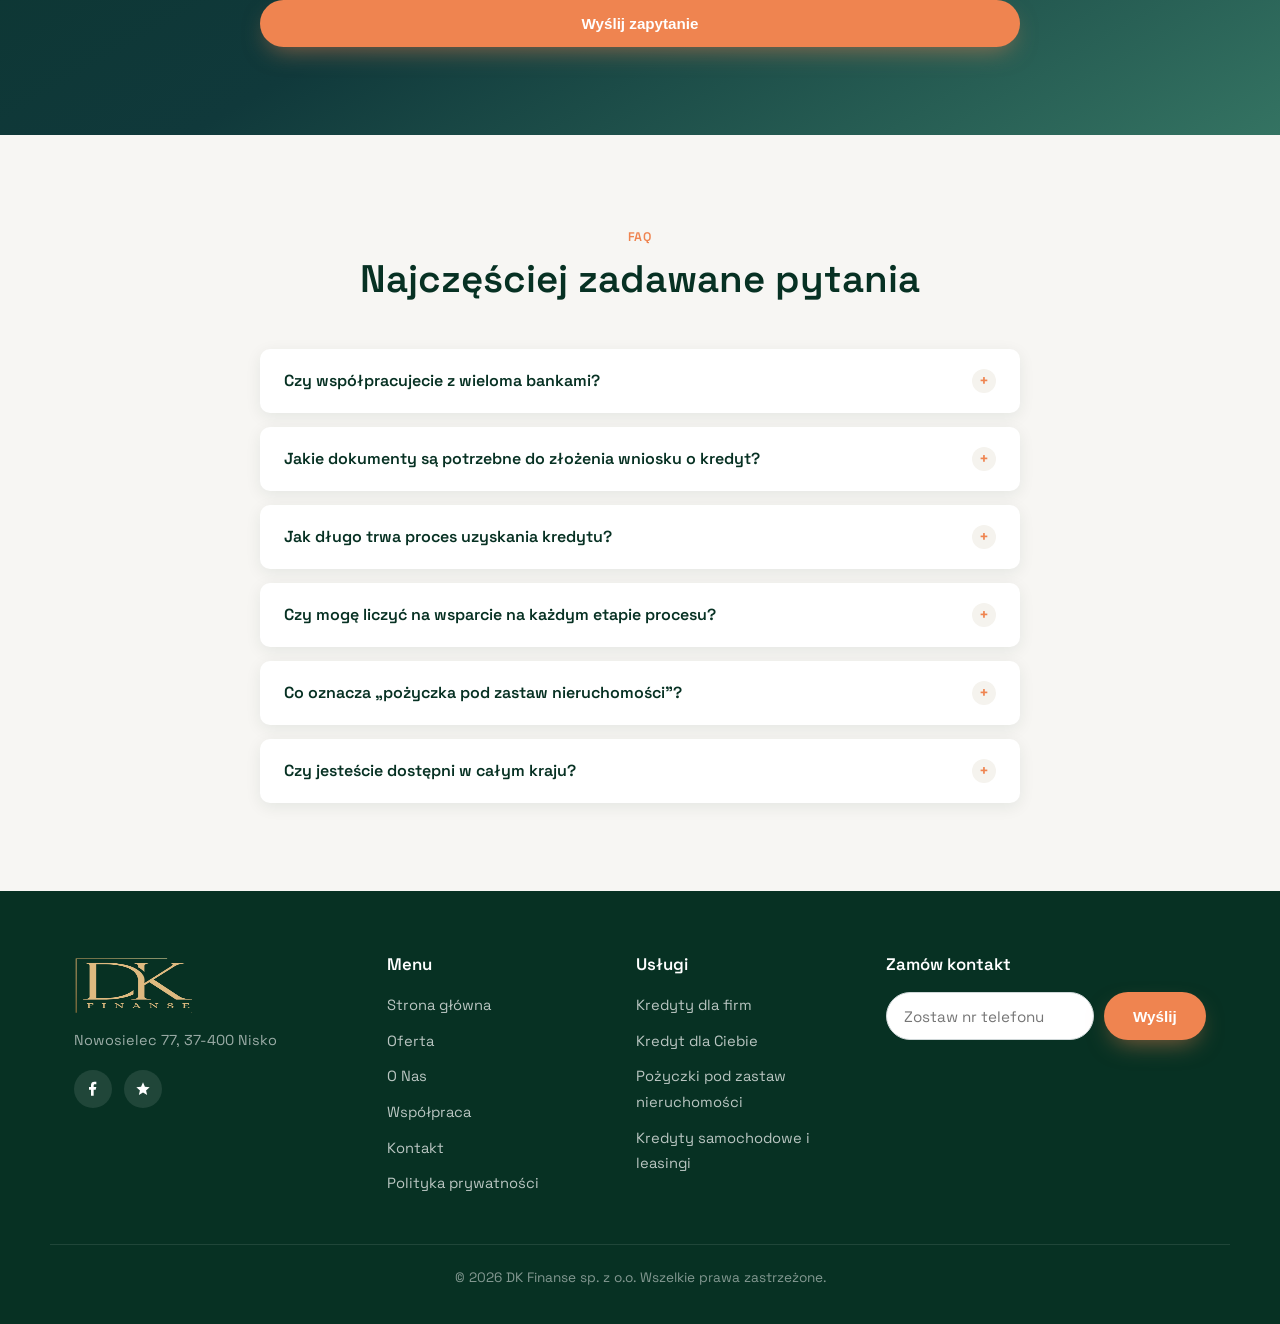
==== commit 33b3fd7d: "Update contact email address Co-Authored-By: Claude Sonnet 5 <noreply@anthropic.com> Claude-Session:" ====
--- a/kontakt/index.html
+++ b/kontakt/index.html
@@ -67,7 +67,7 @@
           <span class="icon" aria-hidden="true"><svg viewBox="0 0 24 24"><path d="M3 5h18v14H3zM3 5l9 8 9-8" stroke="currentColor" stroke-width="2" stroke-linejoin="round" fill="none"/></svg></span>
           <h4>Email</h4>
           <p><a href="mailto:dkfinanse.spzoo@gmail.com">dkfinanse.spzoo@gmail.com</a></p>
-          <p><a href="mailto:katarzyna.jeziorkowska@dkfinanse.eu">katarzyna.jeziorkowska@dkfinanse.eu</a></p>
+          <p><a href="mailto:dkfinanse.kredyty@gmail.com">dkfinanse.kredyty@gmail.com</a></p>
         </div>
         <div class="contact-info-card">
           <span class="icon" aria-hidden="true"><svg viewBox="0 0 24 24"><path d="M22 16.9v3a2 2 0 01-2.2 2 19.8 19.8 0 01-8.6-3.1 19.5 19.5 0 01-6-6 19.8 19.8 0 01-3.1-8.7A2 2 0 014.1 2h3a2 2 0 012 1.7c.1 1 .3 2 .6 3a2 2 0 01-.5 2L8 10a16 16 0 006 6l1.3-1.3a2 2 0 012-.5c1 .3 2 .5 3 .6a2 2 0 011.7 2z" stroke="currentColor" stroke-width="2" stroke-linejoin="round" fill="none"/></svg></span>
--- a/style.css
+++ b/style.css
@@ -155,7 +155,7 @@
   position: sticky;
   top: 0;
   z-index: 500;
-  background: linear-gradient(160deg, var(--primary-dark) 0%, var(--primary) 100%);
+  background: var(--primary-dark);
 }
 .header-inner {
   display: flex;
@@ -275,20 +275,25 @@
 /* ---------- hero / slider ---------- */
 .hero {
   position: relative;
-  background: linear-gradient(160deg, var(--primary-dark) 0%, var(--primary) 55%, var(--green-mid) 100%);
+  background: var(--primary-dark);
   overflow: hidden;
   padding: 30px 0 70px;
+  border-bottom: 1px solid rgba(255,255,255,0.08);
 }
 .hero-blob {
   position: absolute;
   border-radius: 50%;
-  filter: blur(60px);
-  opacity: 0.35;
-  mix-blend-mode: screen;
+  border: 1px solid rgba(255,255,255,0.12);
+  background: none;
   pointer-events: none;
 }
-.blob-a { width: 420px; height: 420px; background: var(--accent); top: -160px; right: -120px; }
-.blob-b { width: 320px; height: 320px; background: var(--gold); bottom: -140px; left: -100px; opacity: 0.25; }
+.blob-a { width: 460px; height: 460px; border-color: rgba(239,132,80,0.28); top: -260px; right: -160px; }
+.blob-a::after { content: ""; position: absolute; inset: 46px; border-radius: 50%; border: 1px solid rgba(239,132,80,0.16); }
+.blob-b { width: 320px; height: 320px; border-color: rgba(202,151,43,0.22); bottom: -190px; left: -130px; }
+
+@media (max-width: 780px) {
+  .hero-blob { display: none; }
+}
 
 .slider {
   position: relative;
@@ -502,7 +507,7 @@
   justify-content: center;
   box-shadow: var(--shadow);
 }
-.offer-visual span { font-size: 4.5rem; filter: drop-shadow(0 8px 12px rgba(0,0,0,0.25)); }
+.offer-icon { width: 120px; height: 120px; color: var(--white); filter: drop-shadow(0 8px 12px rgba(0,0,0,0.25)); }
 
 .offer-copy h2 { margin-bottom: 0.4em; }
 .offer-copy p { color: var(--text); max-width: 56ch; }
@@ -512,6 +517,7 @@
   .offer-row.reverse .offer-visual,
   .offer-row.reverse .offer-copy { order: initial; }
   .offer-visual { max-width: 180px; }
+  .offer-icon { width: 76px; height: 76px; }
 }
 
 /* ---------- contact ---------- */
@@ -651,13 +657,21 @@
   justify-content: center;
   align-items: center;
 }
-.partners-grid img {
-  height: 48px;
-  width: auto;
-  filter: grayscale(1) opacity(0.55);
-  transition: filter 0.25s ease, transform 0.25s ease;
-}
-.partners-grid img:hover { filter: grayscale(0) opacity(1); transform: translateY(-2px); }
+.partners-grid span {
+  font-weight: 600;
+  font-size: 1.05rem;
+  color: var(--text);
+  opacity: 0.55;
+  transition: opacity 0.25s ease, color 0.25s ease, transform 0.25s ease;
+}
+.partners-grid span:hover { opacity: 1; color: var(--primary-dark); transform: translateY(-2px); }
+.partners-group + .partners-group { margin-top: 40px; }
+.partners-group h4 {
+  text-align: center;
+  color: var(--primary-dark);
+  font-size: 1rem;
+  margin-bottom: 20px;
+}
 
 /* ---------- footer ---------- */
 .site-footer { background: var(--primary-dark); color: rgba(255,255,255,0.85); padding: 64px 0 0; }
@@ -728,12 +742,12 @@
 /* ---------- subpage hero banner ---------- */
 .page-hero {
   position: relative;
-  background: linear-gradient(160deg, var(--primary-dark) 0%, var(--primary) 55%, var(--green-mid) 100%);
+  background: var(--primary-dark);
   color: var(--white);
   padding: 64px 0 80px;
   overflow: hidden;
-}
-.page-hero .hero-blob { position: absolute; border-radius: 50%; filter: blur(60px); opacity: 0.3; pointer-events: none; }
+  border-bottom: 1px solid rgba(255,255,255,0.08);
+}
 .page-hero h1 { color: var(--white); margin-bottom: 0.35em; }
 .page-hero .lead { color: rgba(255,255,255,0.85); max-width: 60ch; }
 .page-hero .eyebrow { color: var(--accent-light); }
@@ -762,6 +776,7 @@
   border-top: 4px solid var(--accent);
 }
 .plan-card h3 { font-size: 1.15rem; margin-bottom: 14px; }
+.plan-card p { color: var(--text); font-size: 0.93rem; line-height: 1.5; margin: 0 0 16px; }
 .plan-card ul { list-style: none; margin: 0; padding: 0; display: grid; gap: 10px; }
 .plan-card li {
   display: flex;
@@ -778,6 +793,61 @@
   margin-top: 7px;
   border-radius: 50%;
   background: var(--accent);
+}
+
+/* ---------- lender offer cards ---------- */
+.lenders-grid {
+  display: grid;
+  grid-template-columns: repeat(auto-fit, minmax(320px, 1fr));
+  gap: 32px;
+}
+.lender-card {
+  background: var(--white);
+  border-radius: var(--radius);
+  padding: 34px 30px;
+  box-shadow: var(--shadow-sm);
+  border-top: 4px solid var(--primary);
+}
+.lender-head { margin-bottom: 20px; }
+.lender-name { font-size: 1.3rem; font-weight: 700; color: var(--primary-dark); }
+.lender-stats {
+  display: grid;
+  grid-template-columns: repeat(2, 1fr);
+  gap: 14px;
+  margin-bottom: 26px;
+}
+.lender-stat {
+  background: var(--cream);
+  border-radius: var(--radius-sm);
+  padding: 14px 16px;
+  display: flex;
+  flex-direction: column;
+  gap: 4px;
+}
+.lender-stat strong { font-size: 1rem; color: var(--primary-dark); }
+.lender-stat span { font-size: 0.8rem; color: var(--text); }
+.lender-features { list-style: none; margin: 0; padding: 0; display: grid; gap: 10px; }
+.lender-features li {
+  display: flex;
+  gap: 10px;
+  align-items: flex-start;
+  color: var(--text);
+  font-size: 0.93rem;
+  line-height: 1.5;
+}
+.lender-features li::before {
+  content: "";
+  flex-shrink: 0;
+  width: 8px; height: 8px;
+  margin-top: 7px;
+  border-radius: 50%;
+  background: var(--accent);
+}
+.lender-docs-title { margin: 24px 0 10px; font-weight: 600; color: var(--primary-dark); font-size: 0.95rem; }
+.lender-docs li::before { background: var(--gold); }
+
+@media (max-width: 480px) {
+  .lender-stats { grid-template-columns: 1fr; }
 }
 
 /* ---------- principles / numbered reasons ---------- */
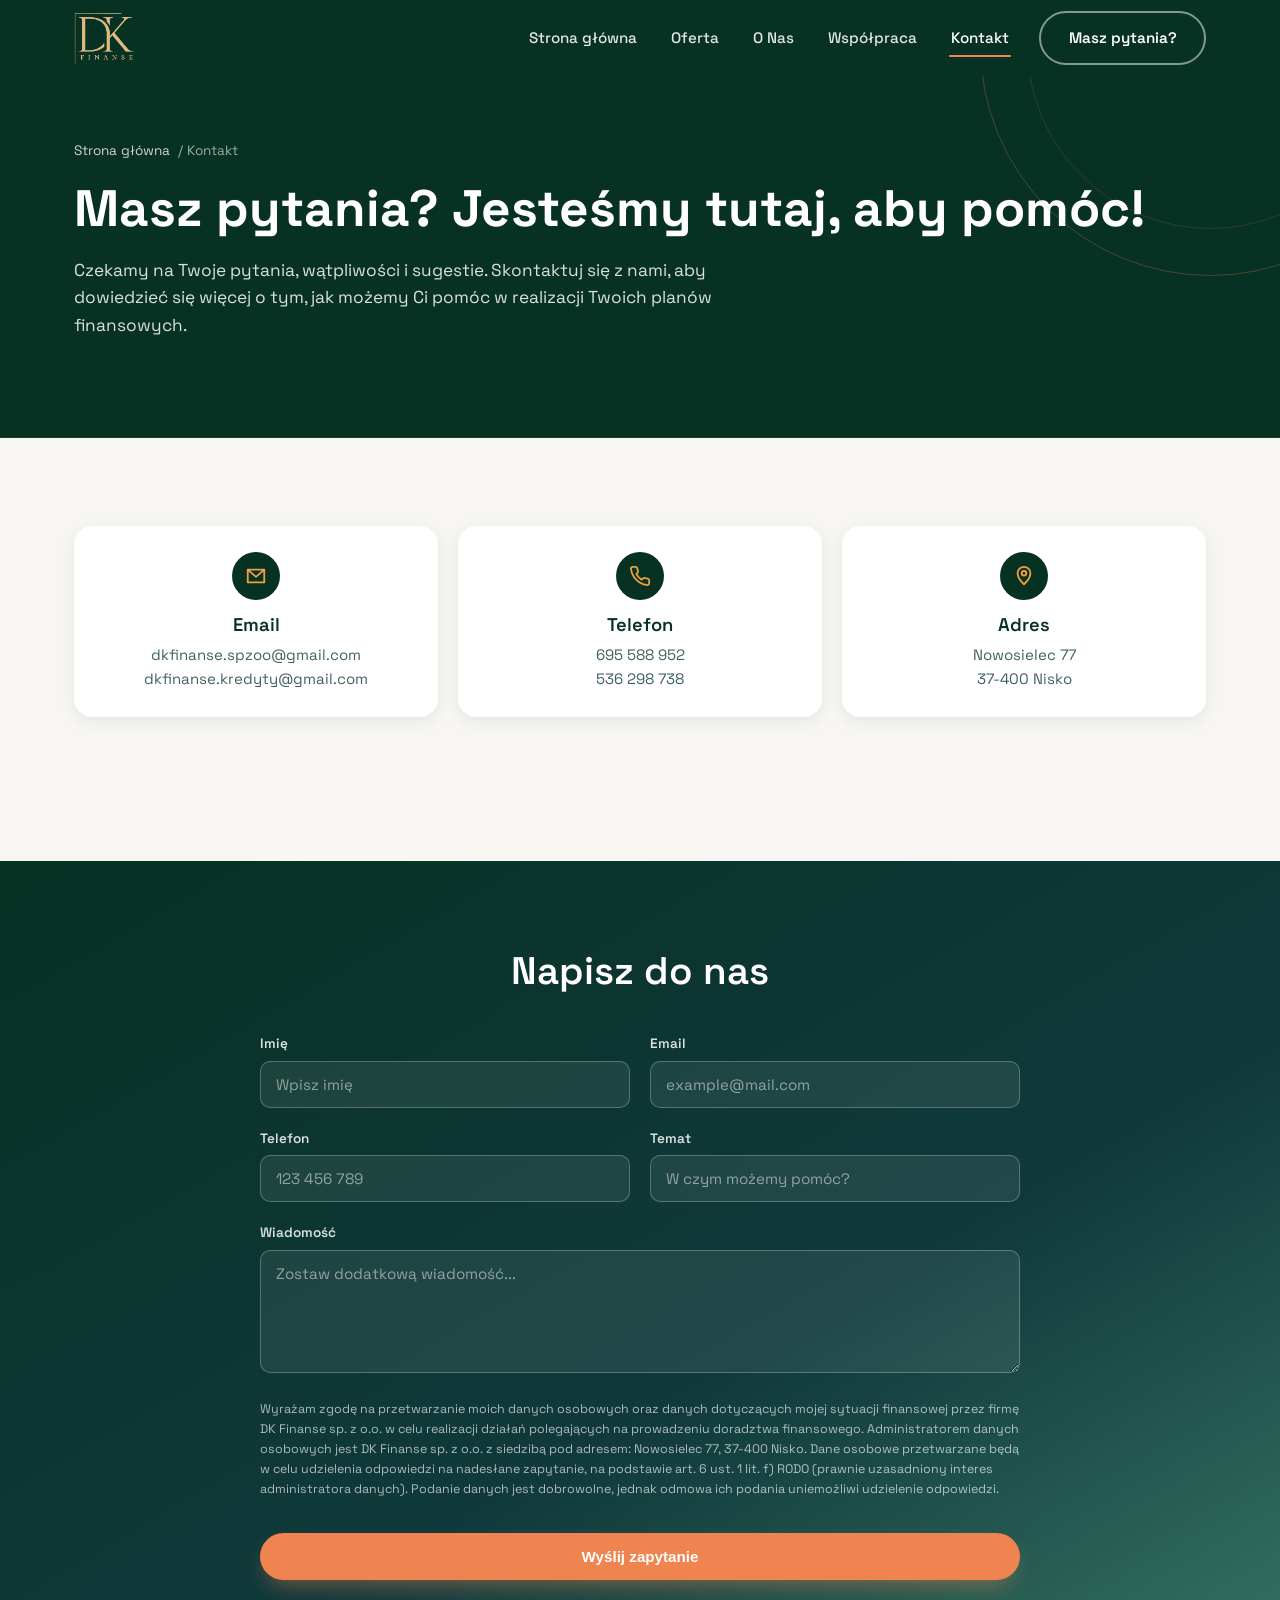
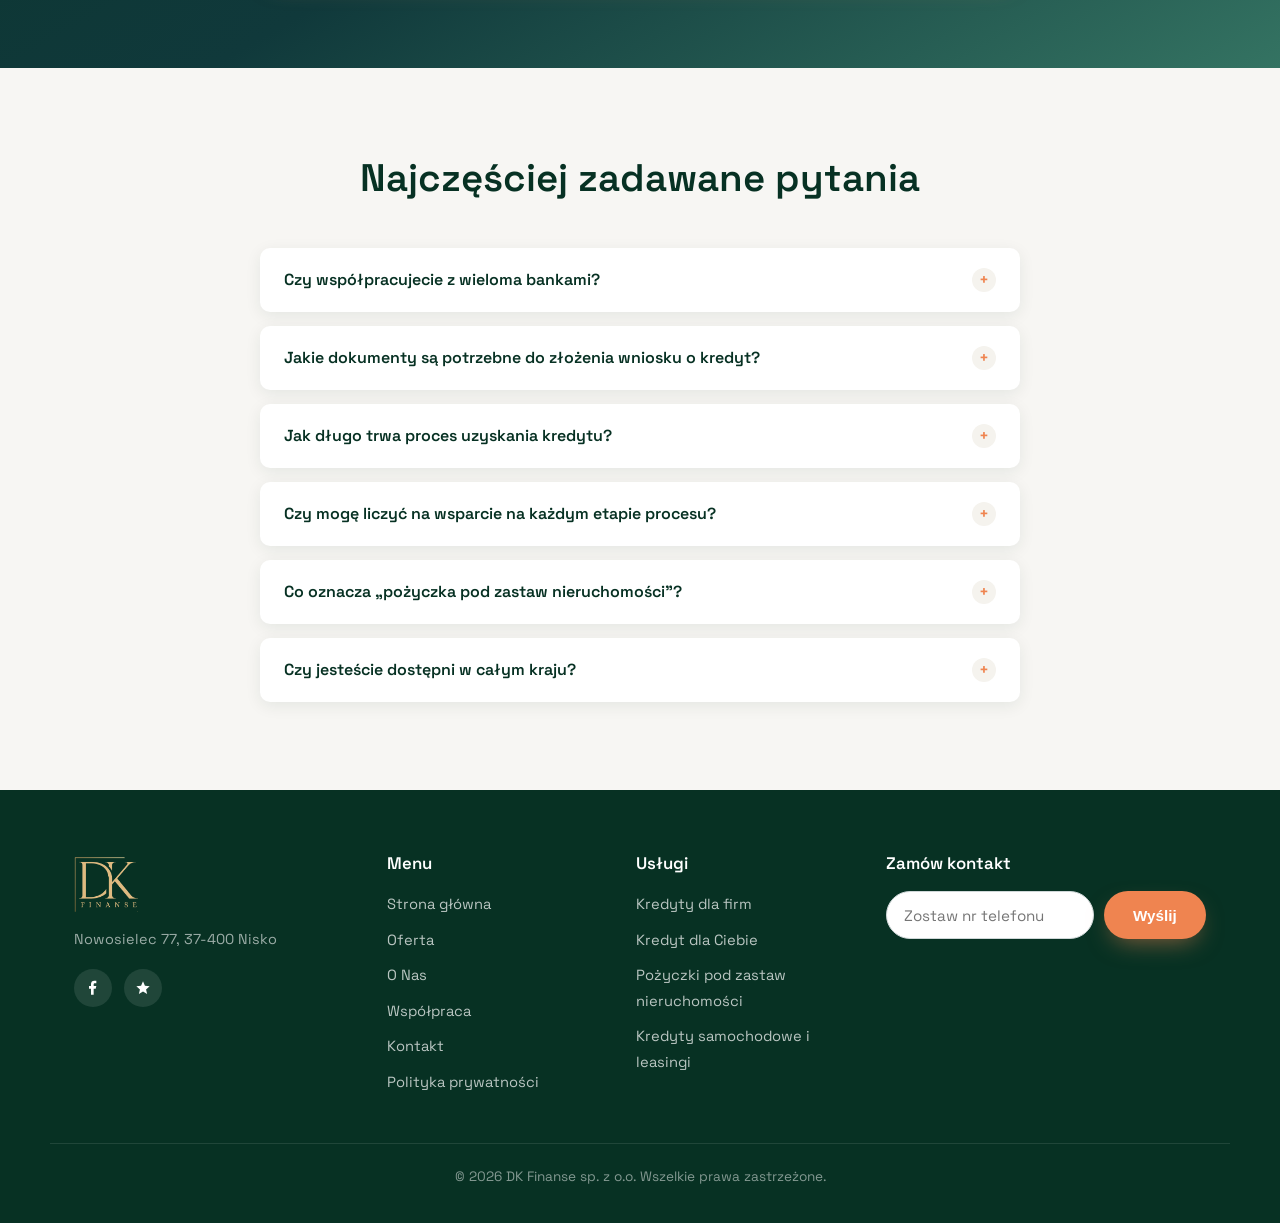
==== commit 283849af: "Remove eyebrow kicker labels across all pages Strip the small uppercase eyebrow/slide-eyebrow tags a" ====
--- a/kontakt/index.html
+++ b/kontakt/index.html
@@ -53,7 +53,6 @@
     <div class="hero-blob blob-a" aria-hidden="true"></div>
     <div class="container">
       <p class="breadcrumb"><a href="/">Strona główna</a> / Kontakt</p>
-      <p class="eyebrow">Kontakt</p>
       <h1>Masz pytania? Jesteśmy tutaj, aby pomóc!</h1>
       <p class="lead">Czekamy na Twoje pytania, wątpliwości i sugestie. Skontaktuj się z nami, aby dowiedzieć się więcej o tym, jak możemy Ci pomóc w realizacji Twoich planów finansowych.</p>
     </div>
@@ -87,7 +86,6 @@
 
   <section class="section contact-cta">
     <div class="container">
-      <p class="eyebrow">Formularz kontaktowy</p>
       <h2>Napisz do nas</h2>
 
       <form class="contact-form" data-form="contact-kontakt">
@@ -125,7 +123,6 @@
   <section class="section">
     <div class="container">
       <div class="section-head">
-        <p class="eyebrow">FAQ</p>
         <h2>Najczęściej zadawane pytania</h2>
       </div>
 
--- a/style.css
+++ b/style.css
@@ -611,15 +611,36 @@
 @media (max-width: 780px) { .counters-grid { grid-template-columns: repeat(2, 1fr); gap: 36px 20px; } }
 
 /* ---------- testimonial ---------- */
+.rating-summary {
+  text-align: center;
+  margin-top: 8px;
+  color: var(--text);
+}
+.rating-summary .stars { margin-right: 8px; vertical-align: middle; }
+.testimonial-grid {
+  display: grid;
+  grid-template-columns: repeat(3, 1fr);
+  gap: 24px;
+  align-items: stretch;
+}
+@media (max-width: 980px) { .testimonial-grid { grid-template-columns: repeat(2, 1fr); } }
+@media (max-width: 640px) { .testimonial-grid { grid-template-columns: 1fr; } }
 .testimonial-card {
-  max-width: 720px;
-  margin: 0 auto;
-  background: var(--white);
-  padding: 48px 44px;
+  margin: 0;
+  background: var(--white);
+  padding: 32px 28px;
   border-radius: var(--radius-lg);
   box-shadow: var(--shadow);
-  text-align: center;
+  text-align: left;
   position: relative;
+  display: flex;
+  flex-direction: column;
+}
+.testimonial-card .stars {
+  color: var(--accent);
+  letter-spacing: 2px;
+  font-size: 0.95rem;
+  margin-bottom: 12px;
 }
 .quote-mark {
   font-size: 4rem;
@@ -627,11 +648,10 @@
   line-height: 1;
   font-family: Georgia, serif;
 }
-.testimonial-card p { color: var(--text); font-size: 1.05rem; }
+.testimonial-card p { color: var(--text); font-size: 0.98rem; flex: 1; }
 .testimonial-card footer {
   display: flex;
   align-items: center;
-  justify-content: center;
   gap: 12px;
   margin-top: 20px;
 }
@@ -644,8 +664,11 @@
   background: var(--primary-dark);
   color: var(--accent-light);
   font-weight: 700;
+  flex-shrink: 0;
 }
 .name { font-weight: 600; }
+.testimonial-more { text-align: center; margin-top: 32px; }
+.testimonial-more a { font-weight: 600; color: var(--primary-dark); }
 
 /* ---------- partners ---------- */
 .partners { background: var(--cream); text-align: center; }
@@ -682,7 +705,7 @@
   padding-bottom: 48px;
   border-bottom: 1px solid rgba(255,255,255,0.1);
 }
-.footer-brand img { height: 60px; margin-bottom: 14px; }
+.footer-brand img { height: 60px; width: auto; margin-bottom: 14px; }
 .footer-brand p { font-size: 0.9rem; color: rgba(255,255,255,0.6); }
 .footer-col h5 { color: var(--white); margin-bottom: 18px; }
 .footer-col ul { list-style: none; margin: 0; padding: 0; display: grid; gap: 10px; }
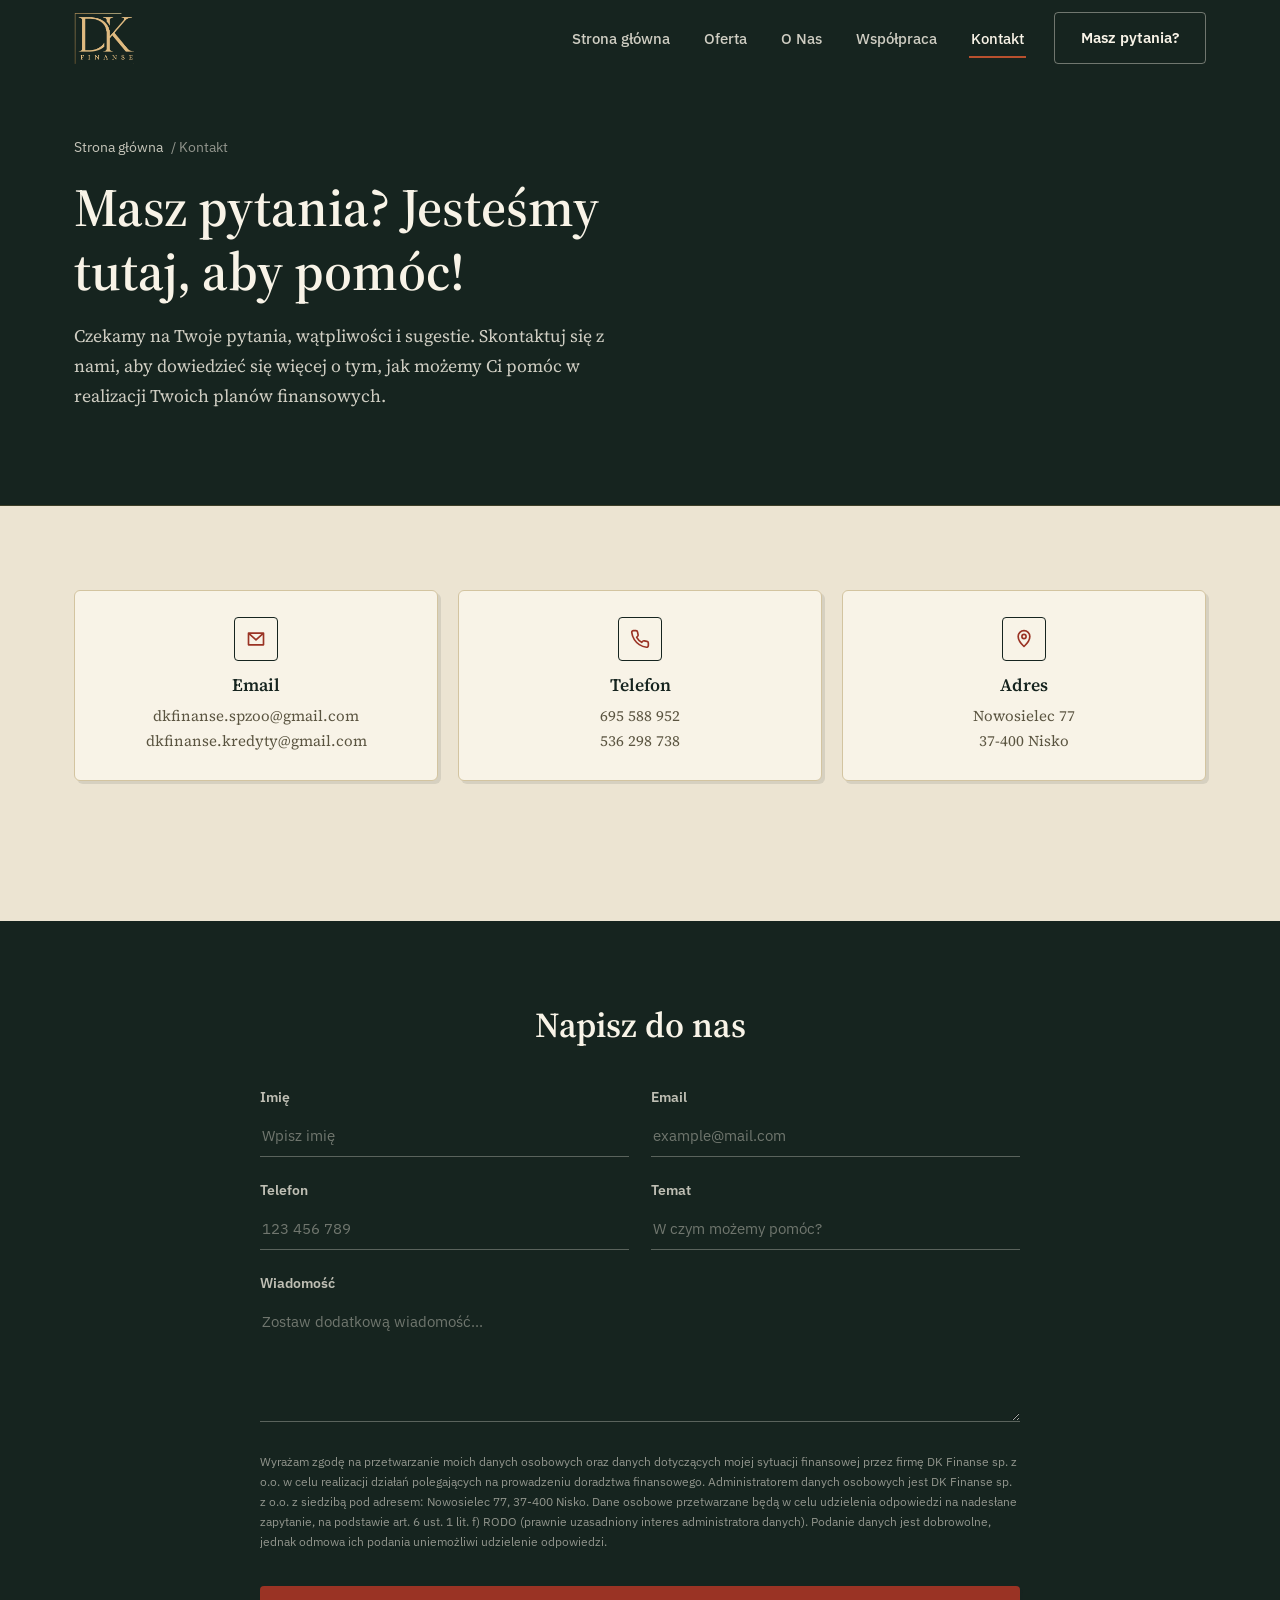
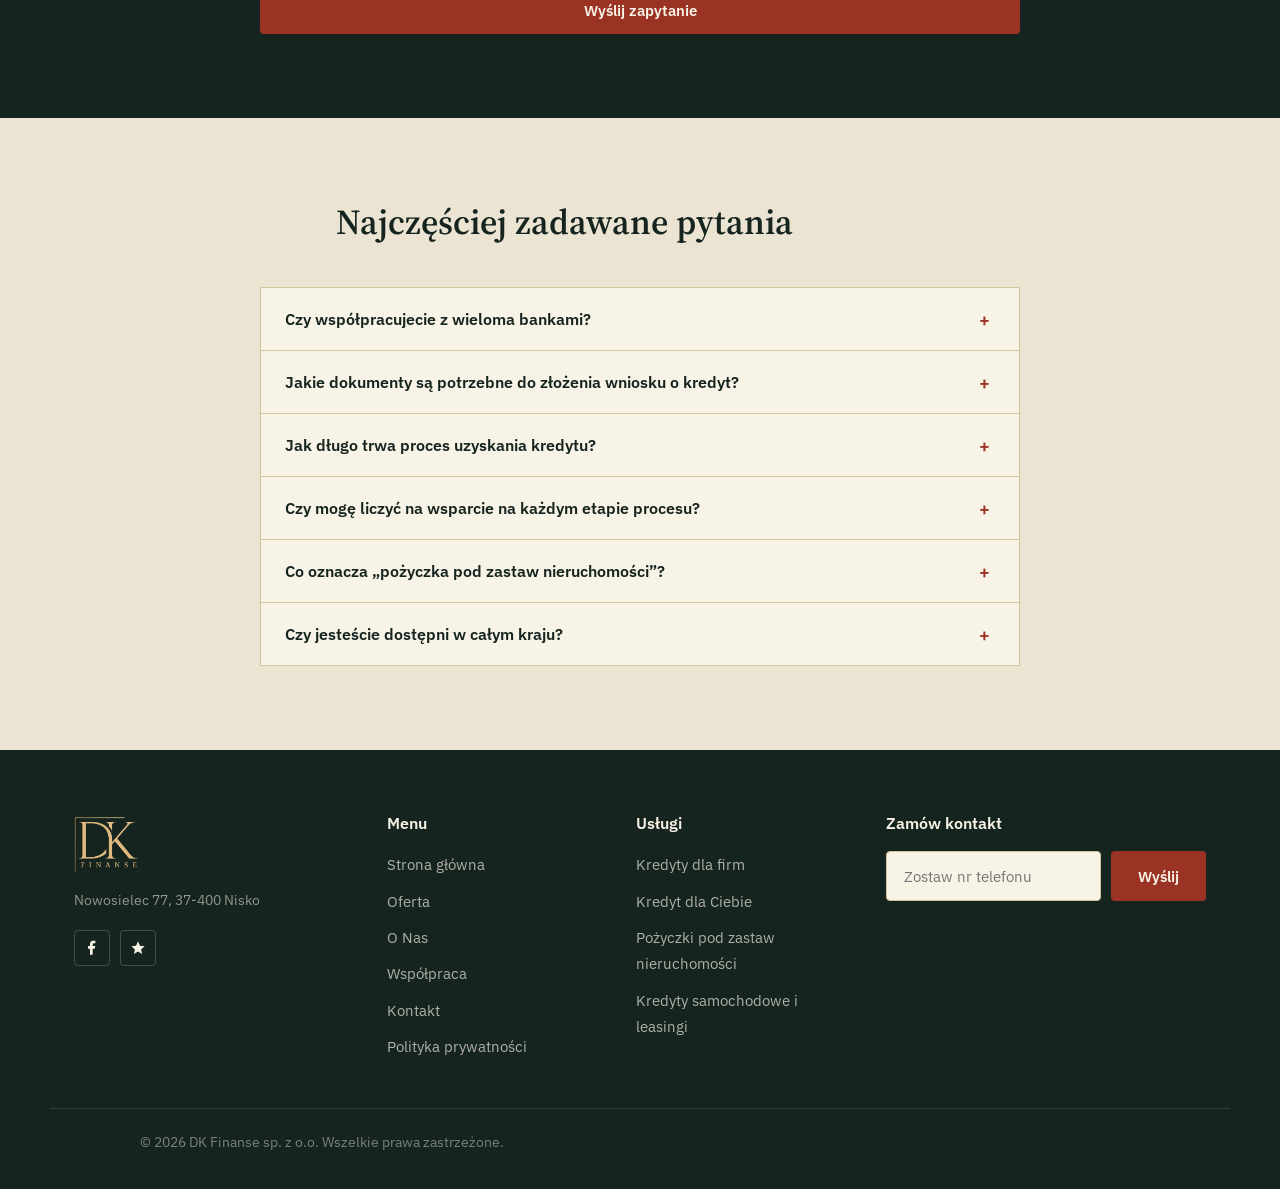
==== commit 0c11d786: "Redesign site visual identity: paper/ledger aesthetic replaces generic fintech look Swap Space Grote" ====
--- a/kontakt/index.html
+++ b/kontakt/index.html
@@ -8,7 +8,7 @@
 <link rel="icon" href="/assets/img/favicon.png">
 <link rel="preconnect" href="https://fonts.googleapis.com">
 <link rel="preconnect" href="https://fonts.gstatic.com" crossorigin>
-<link href="https://fonts.googleapis.com/css2?family=Space+Grotesk:wght@400;500;600;700&display=swap" rel="stylesheet">
+<link href="https://fonts.googleapis.com/css2?family=Source+Serif+4:opsz,wght@8..60,400;8..60,500;8..60,600;8..60,700&family=IBM+Plex+Sans:wght@400;500;600;700&display=swap" rel="stylesheet">
 <link rel="stylesheet" href="/style.css">
 </head>
 <body>
--- a/style.css
+++ b/style.css
@@ -1,31 +1,30 @@
 /* =========================================================
-   DK Finanse — design tokens (colors pulled from the brand's
-   original Elementor kit: primary teal, cream, coral accent,
-   gold + green earth tones)
+   DK Finanse — design tokens
+   Direction: a 16-year-old credit brokerage runs on paperwork,
+   case files and a trusted advisor's handwriting — not on a
+   fintech dashboard. Ink-dark panels read like a ledger cover;
+   paper-toned sections read like the desk it opens onto.
    ========================================================= */
 :root {
-  --primary: #10393b;
-  --primary-dark: #073123;
-  --green-dark: #265541;
-  --green-mid: #347362;
-  --brown: #442510;
-  --gold: #ca972b;
-  --accent: #ef8450;
-  --accent-light: #ef9f3e;
-  --cream: #f5f3ee;
-  --offwhite: #f7f6f3;
-  --mint: #d6e3e0;
-  --graymint: #cfd7d8;
-  --text: #406162;
+  --ink: #16241f;
+  --ink-soft: #203229;
+  --paper: #ece4d2;
+  --paper-white: #f8f3e7;
+  --paper-line: #d3c4a0;
+  --brick: #9a3324;
+  --brick-light: #b8502e;
+  --brass: #ad8a46;
+  --text: #33311f;
+  --text-soft: #5a5440;
   --white: #ffffff;
 
-  --font: "Space Grotesk", system-ui, sans-serif;
-
-  --radius-sm: 10px;
-  --radius: 18px;
-  --radius-lg: 28px;
-  --shadow-sm: 0 4px 16px rgba(7, 49, 35, 0.08);
-  --shadow: 0 20px 50px -12px rgba(7, 49, 35, 0.25);
+  --font-serif: "Source Serif 4", Georgia, serif;
+  --font-sans: "IBM Plex Sans", system-ui, sans-serif;
+
+  --radius-sm: 4px;
+  --radius: 6px;
+  --shadow-sm: 3px 3px 0 0 rgba(22, 36, 31, 0.1);
+  --shadow: 5px 5px 0 0 rgba(22, 36, 31, 0.14);
   --container: 1180px;
 
   color-scheme: light;
@@ -36,30 +35,30 @@
 
 body {
   margin: 0;
-  font-family: var(--font);
-  color: var(--primary-dark);
-  background: var(--offwhite);
-  line-height: 1.6;
+  font-family: var(--font-serif);
+  color: var(--text);
+  background: var(--paper);
+  line-height: 1.65;
   -webkit-font-smoothing: antialiased;
 }
 
 img { max-width: 100%; display: block; }
 
 h1, h2, h3, h4, h5, h6 {
-  font-family: var(--font);
-  color: var(--primary-dark);
-  line-height: 1.15;
+  font-family: var(--font-serif);
+  color: var(--ink);
+  line-height: 1.18;
   margin: 0 0 0.5em;
   font-weight: 600;
 }
 
-h1 { font-size: clamp(2.1rem, 4vw, 3.2rem); font-weight: 700; }
-h2 { font-size: clamp(1.7rem, 3vw, 2.4rem); }
-h3 { font-size: 1.4rem; }
-h4 { font-size: 1.15rem; }
-h5 { font-size: 1.05rem; }
-
-p { margin: 0 0 1em; }
+h1 { font-size: clamp(2.2rem, 4.2vw, 3.4rem); max-width: 22ch; }
+h2 { font-size: clamp(1.6rem, 3vw, 2.2rem); max-width: 26ch; }
+h3 { font-size: 1.3rem; }
+h4 { font-size: 1.1rem; }
+h5 { font-size: 1rem; font-family: var(--font-sans); font-weight: 600; }
+
+p { margin: 0 0 1em; max-width: 62ch; }
 
 a { color: inherit; text-decoration: none; }
 
@@ -83,28 +82,19 @@
   position: absolute;
   left: -999px;
   top: 0;
-  background: var(--primary-dark);
-  color: var(--white);
+  background: var(--ink);
+  color: var(--paper-white);
   padding: 12px 20px;
   z-index: 1000;
-  border-radius: 0 0 8px 0;
+  border-radius: 0 0 6px 0;
+  font-family: var(--font-sans);
 }
 .skip-link:focus { left: 0; }
 
-.eyebrow {
-  display: inline-block;
-  font-weight: 600;
-  letter-spacing: 0.08em;
-  text-transform: uppercase;
-  font-size: 0.78rem;
-  color: var(--accent);
-  margin: 0 0 0.7em;
-}
-
-.section { padding: 88px 0; }
-@media (max-width: 720px) { .section { padding: 56px 0; } }
-
-.section-head { text-align: center; max-width: 640px; margin: 0 auto 48px; }
+.section { padding: 84px 0; }
+@media (max-width: 720px) { .section { padding: 52px 0; } }
+
+.section-head { text-align: center; max-width: 620px; margin: 0 auto 44px; }
 
 /* ---------- buttons ---------- */
 .btn {
@@ -112,50 +102,52 @@
   align-items: center;
   justify-content: center;
   gap: 8px;
-  padding: 0.85em 1.8em;
-  border-radius: 999px;
+  padding: 0.85em 1.7em;
+  border-radius: var(--radius-sm);
+  font-family: var(--font-sans);
   font-weight: 600;
   font-size: 0.95rem;
-  border: 2px solid transparent;
+  border: 1px solid transparent;
   cursor: pointer;
-  transition: transform 0.2s ease, box-shadow 0.2s ease, background 0.2s ease, color 0.2s ease;
+  transition: transform 0.18s ease, box-shadow 0.18s ease, background 0.18s ease, border-color 0.18s ease;
   white-space: nowrap;
 }
 .btn-primary {
-  background: var(--accent);
-  color: var(--white);
-  box-shadow: 0 10px 24px -8px rgba(239, 132, 80, 0.55);
+  background: var(--brick);
+  color: var(--paper-white);
+  box-shadow: var(--shadow-sm);
 }
 .btn-primary:hover {
-  background: var(--accent-light);
-  transform: translateY(-2px);
-  box-shadow: 0 14px 28px -8px rgba(239, 132, 80, 0.6);
+  background: var(--brick-light);
+  transform: translate(-2px, -2px);
+  box-shadow: 5px 5px 0 0 rgba(22, 36, 31, 0.18);
 }
 .btn-ghost {
   background: transparent;
-  color: var(--white);
-  border-color: rgba(255,255,255,0.5);
-}
-.btn-ghost:hover { background: rgba(255,255,255,0.12); border-color: var(--white); }
+  color: var(--paper-white);
+  border-color: rgba(248, 243, 231, 0.4);
+}
+.btn-ghost:hover { background: rgba(248, 243, 231, 0.08); border-color: var(--brass); }
 .btn-block { width: 100%; }
 
 .link-more {
   display: inline-flex;
   align-items: center;
   gap: 6px;
+  font-family: var(--font-sans);
   font-weight: 600;
-  color: var(--green-mid);
-  border-bottom: 2px solid transparent;
-  transition: color 0.2s ease, border-color 0.2s ease, gap 0.2s ease;
-}
-.link-more:hover { color: var(--accent); border-color: var(--accent); gap: 10px; }
+  color: var(--brick);
+  border-bottom: 1px solid transparent;
+  transition: border-color 0.2s ease, gap 0.2s ease;
+}
+.link-more:hover { border-color: var(--brick); gap: 9px; }
 
 /* ---------- header ---------- */
 .site-header {
   position: sticky;
   top: 0;
   z-index: 500;
-  background: var(--primary-dark);
+  background: var(--ink);
 }
 .header-inner {
   display: flex;
@@ -172,23 +164,23 @@
   list-style: none;
   margin: 0;
   padding: 0;
+  font-family: var(--font-sans);
 }
 .main-nav > ul > li > a {
-  color: rgba(255,255,255,0.88);
+  color: rgba(248, 243, 231, 0.82);
   font-weight: 500;
   font-size: 0.95rem;
   padding: 10px 2px;
   position: relative;
 }
 .main-nav > ul > li > a.active,
-.main-nav > ul > li > a:hover { color: var(--white); }
+.main-nav > ul > li > a:hover { color: var(--paper-white); }
 .main-nav > ul > li > a.active::after {
   content: "";
   position: absolute;
   left: 0; right: 0; bottom: 0;
   height: 2px;
-  background: var(--accent);
-  border-radius: 2px;
+  background: var(--brick-light);
 }
 
 .has-sub { position: relative; }
@@ -197,16 +189,16 @@
   top: 100%;
   left: 0;
   min-width: 260px;
-  background: var(--white);
+  background: var(--paper-white);
   list-style: none;
   margin: 10px 0 0;
-  padding: 10px;
+  padding: 8px;
   border-radius: var(--radius-sm);
   box-shadow: var(--shadow);
   opacity: 0;
   visibility: hidden;
-  transform: translateY(8px);
-  transition: 0.2s ease;
+  transform: translateY(6px);
+  transition: 0.18s ease;
 }
 .has-sub:hover .sub-menu,
 .has-sub:focus-within .sub-menu {
@@ -215,12 +207,12 @@
 .sub-menu a {
   display: block;
   padding: 10px 14px;
-  border-radius: 8px;
-  color: var(--primary-dark);
+  border-radius: var(--radius-sm);
+  color: var(--ink);
   font-size: 0.92rem;
   font-weight: 500;
 }
-.sub-menu a:hover { background: var(--cream); color: var(--accent); }
+.sub-menu a:hover { background: var(--paper); color: var(--brick); }
 
 .header-cta { flex-shrink: 0; }
 
@@ -237,8 +229,7 @@
 .nav-toggle span {
   display: block;
   height: 2px;
-  background: var(--white);
-  border-radius: 2px;
+  background: var(--paper-white);
   transition: 0.25s ease;
 }
 
@@ -248,7 +239,7 @@
   .main-nav {
     position: fixed;
     inset: 72px 0 0 0;
-    background: var(--primary-dark);
+    background: var(--ink);
     transform: translateX(100%);
     transition: transform 0.3s ease;
     overflow-y: auto;
@@ -256,43 +247,47 @@
   }
   .main-nav.is-open { transform: translateX(0); }
   .main-nav > ul { flex-direction: column; gap: 0; padding: 0 24px; }
-  .main-nav > ul > li > a { display: block; padding: 14px 0; border-bottom: 1px solid rgba(255,255,255,0.08); }
+  .main-nav > ul > li > a { display: block; padding: 14px 0; border-bottom: 1px solid rgba(248, 243, 231, 0.1); }
   .sub-menu {
     position: static;
     opacity: 1; visibility: visible; transform: none;
     box-shadow: none;
-    background: rgba(255,255,255,0.04);
+    background: rgba(248, 243, 231, 0.04);
     display: none;
   }
   .has-sub.is-open .sub-menu { display: block; }
-  .sub-menu a { color: rgba(255,255,255,0.85); }
-  .sub-menu a:hover { background: rgba(255,255,255,0.08); color: var(--accent-light); }
+  .sub-menu a { color: rgba(248, 243, 231, 0.82); }
+  .sub-menu a:hover { background: rgba(248, 243, 231, 0.08); color: var(--brass); }
   .nav-toggle.is-open span:nth-child(1) { transform: translateY(7px) rotate(45deg); }
   .nav-toggle.is-open span:nth-child(2) { opacity: 0; }
   .nav-toggle.is-open span:nth-child(3) { transform: translateY(-7px) rotate(-45deg); }
 }
 
+/* ---------- decorative blobs (retired) ---------- */
+.hero-blob,
+.hero-blob::after { display: none; }
+
 /* ---------- hero / slider ---------- */
 .hero {
   position: relative;
-  background: var(--primary-dark);
+  background: var(--ink);
   overflow: hidden;
-  padding: 30px 0 70px;
-  border-bottom: 1px solid rgba(255,255,255,0.08);
-}
-.hero-blob {
-  position: absolute;
-  border-radius: 50%;
-  border: 1px solid rgba(255,255,255,0.12);
-  background: none;
-  pointer-events: none;
-}
-.blob-a { width: 460px; height: 460px; border-color: rgba(239,132,80,0.28); top: -260px; right: -160px; }
-.blob-a::after { content: ""; position: absolute; inset: 46px; border-radius: 50%; border: 1px solid rgba(239,132,80,0.16); }
-.blob-b { width: 320px; height: 320px; border-color: rgba(202,151,43,0.22); bottom: -190px; left: -130px; }
-
-@media (max-width: 780px) {
-  .hero-blob { display: none; }
+  padding: 36px 0 72px;
+  border-bottom: 1px solid rgba(173, 138, 70, 0.25);
+}
+
+@media (prefers-reduced-motion: no-preference) {
+  .hero .slide.is-active h2,
+  .hero .slide.is-active .slide-desc,
+  .hero .slide.is-active .btn {
+    animation: riseIn 0.7s ease both;
+  }
+  .hero .slide.is-active .slide-desc { animation-delay: 0.08s; }
+  .hero .slide.is-active .btn { animation-delay: 0.16s; }
+}
+@keyframes riseIn {
+  from { opacity: 0; transform: translateY(14px); }
+  to { opacity: 1; transform: translateY(0); }
 }
 
 .slider {
@@ -311,52 +306,44 @@
   transform: translateY(16px);
   transition: opacity 0.5s ease, transform 0.5s ease;
   max-width: 640px;
-  color: var(--white);
-}
-.slide.is-active { opacity: 1; visibility: visible; transform: translateY(0); position: relative; }
-.slide-eyebrow {
-  text-transform: uppercase;
-  letter-spacing: 0.1em;
-  font-size: 0.78rem;
-  font-weight: 600;
-  color: var(--accent-light);
-  margin-bottom: 0.8em;
-}
-.slide h2 { color: var(--white); font-size: clamp(1.8rem, 4vw, 2.8rem); }
-.slide-desc { color: rgba(255,255,255,0.82); max-width: 520px; }
+  color: var(--paper-white);
+}
+.slide.is-active { opacity: 1; visibility: visible; transform: translateY(0); }
+.slide h2 { color: var(--paper-white); font-size: clamp(1.9rem, 4vw, 2.8rem); }
+.slide-desc { color: rgba(248, 243, 231, 0.8); max-width: 520px; }
 
 .slider-arrow {
   position: absolute;
   top: 50%;
   transform: translateY(-50%);
-  width: 46px; height: 46px;
+  width: 44px; height: 44px;
   border-radius: 50%;
-  border: 1px solid rgba(255,255,255,0.3);
-  background: rgba(255,255,255,0.08);
-  color: var(--white);
+  border: 1px solid rgba(248, 243, 231, 0.25);
+  background: transparent;
+  color: var(--paper-white);
   cursor: pointer;
   font-size: 1rem;
   transition: background 0.2s ease, border-color 0.2s ease;
 }
-.slider-arrow:hover { background: var(--accent); border-color: var(--accent); }
+.slider-arrow:hover { background: var(--brick); border-color: var(--brick); }
 .slider-arrow.prev { left: 12px; }
 .slider-arrow.next { right: 12px; }
 
 .slider-dots {
   display: flex;
-  gap: 10px;
+  gap: 8px;
   margin-top: 32px;
 }
 .slider-dots button {
-  width: 10px; height: 10px;
-  border-radius: 50%;
+  width: 22px; height: 3px;
+  border-radius: 0;
   border: none;
-  background: rgba(255,255,255,0.3);
+  background: rgba(248, 243, 231, 0.3);
   cursor: pointer;
   padding: 0;
-  transition: background 0.2s ease, transform 0.2s ease;
-}
-.slider-dots button.is-active { background: var(--accent); transform: scale(1.3); }
+  transition: background 0.2s ease;
+}
+.slider-dots button.is-active { background: var(--brass); }
 
 @media (max-width: 720px) {
   .slider { padding: 20px 50px; }
@@ -370,119 +357,148 @@
   gap: 60px;
   align-items: center;
 }
-.lead { color: var(--text); font-size: 1.08rem; max-width: 46ch; }
+.lead { color: var(--text-soft); font-size: 1.1rem; max-width: 46ch; line-height: 1.7; }
 
 .callback-form {
   display: flex;
   gap: 10px;
   max-width: 460px;
   margin: 28px 0 14px;
+  font-family: var(--font-sans);
 }
 .callback-form input {
   flex: 1;
   min-width: 0;
   padding: 0.9em 1.1em;
-  border-radius: 999px;
-  border: 1px solid var(--graymint);
-  background: var(--white);
-  font-family: var(--font);
+  border-radius: var(--radius-sm);
+  border: 1px solid var(--paper-line);
+  background: var(--paper-white);
+  font-family: var(--font-sans);
   font-size: 0.95rem;
-  color: var(--primary-dark);
-}
-.callback-form input:focus { outline: 2px solid var(--accent); outline-offset: 2px; }
+  color: var(--text);
+}
+.callback-form input:focus { outline: 2px solid var(--brick); outline-offset: 1px; }
 .callback-form--footer { max-width: 320px; margin: 0; }
 
 .form-note {
-  color: var(--green-mid);
+  color: var(--brass);
+  font-family: var(--font-sans);
   font-weight: 600;
   font-size: 0.92rem;
 }
-.form-note--error { color: #d33f3f; }
-
-.intro-more { color: var(--text); }
-.intro-more a { color: var(--accent); font-weight: 600; }
+.form-note--error { color: #a33; }
+
+.intro-more { color: var(--text-soft); }
+.intro-more a { color: var(--brick); font-weight: 600; }
 .intro-more a:hover { text-decoration: underline; }
 
 .intro-visual {
   position: relative;
   height: 360px;
 }
-.visual-ring {
-  position: absolute;
-  inset: 20px 40px;
-  border: 2px dashed var(--mint);
-  border-radius: 50%;
-}
+/* a small fanned stack of case documents, not a gradient blob */
+.visual-ring,
 .visual-blob {
   position: absolute;
-  width: 240px; height: 240px;
-  border-radius: 42% 58% 65% 35% / 45% 40% 60% 55%;
-  background: linear-gradient(135deg, var(--green-mid), var(--primary));
-  top: 40px; left: 50%;
-  transform: translateX(-50%);
-  opacity: 0.9;
+  width: 230px;
+  height: 290px;
+  background: var(--paper-white);
+  border: 1px solid var(--paper-line);
+  border-radius: var(--radius);
+  box-shadow: var(--shadow);
+  top: 36px;
+  left: 50%;
+}
+.visual-blob {
+  transform: translateX(-50%) rotate(-7deg);
+  background-image: repeating-linear-gradient(
+    to bottom,
+    transparent 0,
+    transparent 28px,
+    rgba(173, 138, 70, 0.3) 29px,
+    transparent 30px
+  );
+  background-position: 28px 64px;
+  background-size: 160px 30px;
+  background-repeat: repeat-y;
+}
+.visual-blob::before {
+  content: "";
+  position: absolute;
+  top: 22px; left: 28px;
+  width: 70px; height: 10px;
+  background: var(--brass);
+  opacity: 0.55;
+}
+.visual-ring {
+  transform: translateX(-50%) rotate(5deg);
+  z-index: -1;
 }
 .visual-card {
   position: absolute;
   display: flex;
   align-items: center;
   gap: 12px;
-  background: var(--white);
-  padding: 16px 20px;
-  border-radius: var(--radius);
+  background: var(--paper-white);
+  padding: 14px 18px;
+  border: 1px solid var(--paper-line);
+  border-radius: var(--radius-sm);
   box-shadow: var(--shadow);
+  font-family: var(--font-sans);
   font-weight: 600;
   z-index: 2;
 }
-.card-1 { top: 20px; left: 0; }
+.card-1 { top: 10px; left: 0; }
 .card-2 { bottom: 20px; right: 0; }
 .visual-icon {
   display: inline-flex;
   align-items: center;
   justify-content: center;
-  width: 40px; height: 40px;
-  border-radius: 50%;
-  background: var(--accent);
-  color: var(--white);
+  min-width: 40px;
+  height: 40px;
+  padding: 0 8px;
+  border-radius: var(--radius-sm);
+  border: 1px solid var(--ink);
+  color: var(--brick);
   font-weight: 700;
+  font-size: 0.9rem;
 }
 
 @media (max-width: 880px) {
   .intro-grid { grid-template-columns: 1fr; }
-  .intro-visual { height: 240px; margin-top: 20px; }
+  .intro-visual { height: 260px; margin-top: 20px; }
+  .visual-ring, .visual-blob { width: 190px; height: 230px; }
 }
 @media (max-width: 520px) {
   .callback-form { flex-direction: column; }
 }
 
 /* ---------- trust strip ---------- */
-.trust { background: linear-gradient(120deg, var(--cream), var(--mint)); padding: 60px 0; }
+.trust { background: var(--paper); padding: 56px 0; }
 .trust-grid {
   display: grid;
   grid-template-columns: repeat(3, 1fr);
-  gap: 32px;
+  gap: 0;
 }
 .trust-item {
-  background: var(--white);
-  padding: 32px 28px;
-  border-radius: var(--radius);
-  box-shadow: var(--shadow-sm);
+  padding: 4px 32px;
   text-align: left;
 }
+.trust-item + .trust-item { border-left: 1px solid var(--paper-line); }
 .trust-icon {
   display: inline-flex;
-  align-items: center;
-  justify-content: center;
-  width: 52px; height: 52px;
-  border-radius: 14px;
-  background: var(--primary-dark);
-  color: var(--accent-light);
-  margin-bottom: 18px;
-}
-.trust-icon svg { width: 26px; height: 26px; }
-.trust-item p { color: var(--text); margin: 0; }
-
-@media (max-width: 780px) { .trust-grid { grid-template-columns: 1fr; } }
+  color: var(--brick);
+  margin-bottom: 14px;
+}
+.trust-icon svg { width: 28px; height: 28px; }
+.trust-item h4 { margin-bottom: 0.4em; }
+.trust-item p { color: var(--text-soft); margin: 0; }
+
+@media (max-width: 780px) {
+  .trust-grid { grid-template-columns: 1fr; gap: 28px; }
+  .trust-item { padding: 0; }
+  .trust-item + .trust-item { border-left: none; border-top: 1px solid var(--paper-line); padding-top: 24px; }
+}
 
 /* ---------- offer rows ---------- */
 .offer-row {
@@ -492,50 +508,51 @@
   align-items: center;
   padding: 40px 0;
 }
-.offer-row + .offer-row { border-top: 1px solid var(--graymint); }
+.offer-row + .offer-row { border-top: 1px solid var(--paper-line); }
 .offer-row.reverse .offer-visual { order: 2; }
 .offer-row.reverse .offer-copy { order: 1; }
 
 .offer-visual {
   aspect-ratio: 1 / 1;
-  max-width: 280px;
+  max-width: 220px;
   margin: 0 auto;
-  border-radius: var(--radius-lg);
-  background: linear-gradient(150deg, var(--primary), var(--green-mid));
+  border-radius: var(--radius);
+  background: var(--paper-white);
+  border: 1px solid var(--ink);
   display: flex;
   align-items: center;
   justify-content: center;
-  box-shadow: var(--shadow);
-}
-.offer-icon { width: 120px; height: 120px; color: var(--white); filter: drop-shadow(0 8px 12px rgba(0,0,0,0.25)); }
+}
+.offer-icon { width: 92px; height: 92px; color: var(--ink); }
+.offer-icon .accent { fill: var(--brick); }
 
 .offer-copy h2 { margin-bottom: 0.4em; }
-.offer-copy p { color: var(--text); max-width: 56ch; }
+.offer-copy p { color: var(--text-soft); max-width: 56ch; }
 
 @media (max-width: 780px) {
   .offer-row, .offer-row.reverse { grid-template-columns: 1fr; }
   .offer-row.reverse .offer-visual,
   .offer-row.reverse .offer-copy { order: initial; }
-  .offer-visual { max-width: 180px; }
-  .offer-icon { width: 76px; height: 76px; }
+  .offer-visual { max-width: 160px; }
+  .offer-icon { width: 68px; height: 68px; }
 }
 
 /* ---------- contact ---------- */
 .contact-cta {
-  background: linear-gradient(150deg, var(--primary-dark), var(--primary) 60%, var(--green-mid));
-  color: var(--white);
+  background: var(--ink);
+  color: var(--paper-white);
   text-align: center;
 }
-.contact-cta .eyebrow { color: var(--accent-light); }
-.contact-cta h2 { color: var(--white); max-width: 640px; margin: 0 auto 40px; }
+.contact-cta h2 { color: var(--paper-white); max-width: 640px; margin: 0 auto 40px; }
 
 .contact-form {
   display: grid;
   grid-template-columns: repeat(2, 1fr);
-  gap: 20px;
+  gap: 22px;
   max-width: 760px;
   margin: 0 auto;
   text-align: left;
+  font-family: var(--font-sans);
 }
 .field-full { grid-column: 1 / -1; }
 .field label {
@@ -543,78 +560,101 @@
   font-size: 0.85rem;
   font-weight: 600;
   margin-bottom: 6px;
-  color: rgba(255,255,255,0.85);
+  color: rgba(248, 243, 231, 0.75);
 }
 .field input, .field textarea {
   width: 100%;
-  padding: 0.85em 1em;
-  border-radius: var(--radius-sm);
-  border: 1px solid rgba(255,255,255,0.25);
-  background: rgba(255,255,255,0.08);
-  color: var(--white);
-  font-family: var(--font);
+  padding: 0.7em 0.1em;
+  border-radius: 0;
+  border: none;
+  border-bottom: 1px solid rgba(248, 243, 231, 0.3);
+  background: transparent;
+  color: var(--paper-white);
+  font-family: var(--font-sans);
   font-size: 0.95rem;
   resize: vertical;
 }
-.field input::placeholder, .field textarea::placeholder { color: rgba(255,255,255,0.5); }
-.field input:focus, .field textarea:focus { outline: 2px solid var(--accent-light); outline-offset: 2px; background: rgba(255,255,255,0.14); }
-.consent p { font-size: 0.78rem; color: rgba(255,255,255,0.65); line-height: 1.6; }
-.contact-cta .form-note { color: var(--accent-light); margin-top: 18px; }
+.field input::placeholder, .field textarea::placeholder { color: rgba(248, 243, 231, 0.4); }
+.field input:focus, .field textarea:focus { outline: none; border-color: var(--brass); }
+.consent p { font-size: 0.78rem; color: rgba(248, 243, 231, 0.55); line-height: 1.6; max-width: none; }
+.contact-cta .form-note { color: var(--brass); margin-top: 18px; }
 
 @media (max-width: 640px) { .contact-form { grid-template-columns: 1fr; } }
 
-/* ---------- steps ---------- */
+/* ---------- steps (a real sequence) ---------- */
 .steps-grid {
   display: grid;
   grid-template-columns: repeat(4, 1fr);
-  gap: 28px;
+  gap: 0;
+  position: relative;
+}
+.steps-grid::before {
+  content: "";
+  position: absolute;
+  top: 1.1rem;
+  left: 4%;
+  right: 4%;
+  height: 1px;
+  background: var(--paper-line);
 }
 .step {
-  text-align: center;
-  padding: 30px 20px;
+  text-align: left;
+  padding: 0 24px 0 0;
+  position: relative;
 }
 .step-num {
-  display: inline-flex;
-  align-items: center;
-  justify-content: center;
-  width: 56px; height: 56px;
-  border-radius: 50%;
-  background: var(--cream);
-  border: 2px solid var(--accent);
-  color: var(--primary-dark);
-  font-weight: 700;
-  font-size: 1.2rem;
+  display: block;
+  font-family: var(--font-serif);
+  font-weight: 600;
+  font-size: 2rem;
+  color: var(--brass);
+  background: var(--paper);
+  width: fit-content;
+  padding-right: 14px;
   margin-bottom: 18px;
-}
-.step p { color: var(--text); font-size: 0.94rem; }
-
-@media (max-width: 880px) { .steps-grid { grid-template-columns: repeat(2, 1fr); } }
+  position: relative;
+}
+.step h5 { margin-bottom: 0.4em; }
+.step p { color: var(--text-soft); font-size: 0.94rem; }
+
+@media (max-width: 880px) {
+  .steps-grid { grid-template-columns: repeat(2, 1fr); gap: 32px 24px; }
+  .steps-grid::before { display: none; }
+}
 @media (max-width: 480px) { .steps-grid { grid-template-columns: 1fr; } }
 
 /* ---------- counters ---------- */
 .counters {
-  background: linear-gradient(120deg, var(--gold), var(--accent));
-  color: var(--white);
+  background: var(--ink);
+  color: var(--paper-white);
 }
 .counters-grid {
   display: grid;
   grid-template-columns: repeat(4, 1fr);
-  gap: 24px;
   text-align: center;
 }
+.counter { padding: 0 20px; }
+.counter + .counter { border-left: 1px solid rgba(248, 243, 231, 0.15); }
 .counter-num, .counter-suffix {
-  font-size: clamp(2.2rem, 5vw, 3rem);
-  font-weight: 700;
-}
-.counter p { margin-top: 6px; font-weight: 500; opacity: 0.92; }
-
-@media (max-width: 780px) { .counters-grid { grid-template-columns: repeat(2, 1fr); gap: 36px 20px; } }
+  font-family: var(--font-serif);
+  font-size: clamp(2rem, 4.4vw, 2.7rem);
+  font-weight: 600;
+  color: var(--brass);
+}
+.counter p { margin-top: 8px; font-family: var(--font-sans); font-weight: 500; opacity: 0.8; font-size: 0.92rem; }
+
+@media (max-width: 780px) {
+  .counters-grid { grid-template-columns: repeat(2, 1fr); gap: 28px 0; }
+  .counter + .counter { border-left: none; }
+  .counter:nth-child(2n) { border-left: 1px solid rgba(248, 243, 231, 0.15); }
+}
 
 /* ---------- testimonial ---------- */
 .rating-summary {
   text-align: center;
   margin-top: 8px;
-  color: var(--text);
+  color: var(--text-soft);
+  font-family: var(--font-sans);
 }
 .rating-summary .stars { margin-right: 8px; vertical-align: middle; }
 .testimonial-grid {
@@ -627,110 +667,108 @@
 @media (max-width: 640px) { .testimonial-grid { grid-template-columns: 1fr; } }
 .testimonial-card {
   margin: 0;
-  background: var(--white);
-  padding: 32px 28px;
-  border-radius: var(--radius-lg);
-  box-shadow: var(--shadow);
+  background: var(--paper-white);
+  padding: 30px 26px;
+  border-top: 3px solid var(--brick);
+  border-radius: 0 0 var(--radius-sm) var(--radius-sm);
+  box-shadow: var(--shadow-sm);
   text-align: left;
   position: relative;
   display: flex;
   flex-direction: column;
 }
 .testimonial-card .stars {
-  color: var(--accent);
+  color: var(--brick);
   letter-spacing: 2px;
   font-size: 0.95rem;
   margin-bottom: 12px;
 }
-.quote-mark {
-  font-size: 4rem;
-  color: var(--accent);
-  line-height: 1;
-  font-family: Georgia, serif;
-}
-.testimonial-card p { color: var(--text); font-size: 0.98rem; flex: 1; }
+.testimonial-card p { color: var(--text-soft); font-size: 0.98rem; flex: 1; max-width: none; }
 .testimonial-card footer {
   display: flex;
   align-items: center;
   gap: 12px;
   margin-top: 20px;
+  font-family: var(--font-sans);
 }
 .avatar {
   display: inline-flex;
   align-items: center;
   justify-content: center;
-  width: 44px; height: 44px;
-  border-radius: 50%;
-  background: var(--primary-dark);
-  color: var(--accent-light);
+  width: 38px; height: 38px;
+  border-radius: var(--radius-sm);
+  background: var(--ink);
+  color: var(--brass);
   font-weight: 700;
   flex-shrink: 0;
 }
 .name { font-weight: 600; }
-.testimonial-more { text-align: center; margin-top: 32px; }
-.testimonial-more a { font-weight: 600; color: var(--primary-dark); }
+.testimonial-more { text-align: center; margin-top: 32px; font-family: var(--font-sans); }
+.testimonial-more a { font-weight: 600; color: var(--ink); border-bottom: 1px solid var(--paper-line); }
+.testimonial-more a:hover { border-color: var(--brick); color: var(--brick); }
 
 /* ---------- partners ---------- */
-.partners { background: var(--cream); text-align: center; }
+.partners { background: var(--paper-white); text-align: center; border-top: 1px solid var(--paper-line); border-bottom: 1px solid var(--paper-line); }
 .partners h3 { margin-bottom: 32px; }
 .partners-grid {
   display: flex;
   flex-wrap: wrap;
-  gap: 32px;
+  gap: 28px 32px;
   justify-content: center;
   align-items: center;
+  font-family: var(--font-sans);
 }
 .partners-grid span {
   font-weight: 600;
-  font-size: 1.05rem;
-  color: var(--text);
-  opacity: 0.55;
-  transition: opacity 0.25s ease, color 0.25s ease, transform 0.25s ease;
-}
-.partners-grid span:hover { opacity: 1; color: var(--primary-dark); transform: translateY(-2px); }
+  font-size: 1rem;
+  color: var(--text-soft);
+  opacity: 0.6;
+  transition: opacity 0.2s ease, color 0.2s ease;
+}
+.partners-grid span:hover { opacity: 1; color: var(--ink); }
 .partners-group + .partners-group { margin-top: 40px; }
 .partners-group h4 {
   text-align: center;
-  color: var(--primary-dark);
+  color: var(--ink);
   font-size: 1rem;
   margin-bottom: 20px;
 }
 
 /* ---------- footer ---------- */
-.site-footer { background: var(--primary-dark); color: rgba(255,255,255,0.85); padding: 64px 0 0; }
+.site-footer { background: var(--ink); color: rgba(248, 243, 231, 0.82); padding: 64px 0 0; font-family: var(--font-sans); }
 .footer-grid {
   display: grid;
   grid-template-columns: 1.3fr 1fr 1fr 1.1fr;
   gap: 40px;
   padding-bottom: 48px;
-  border-bottom: 1px solid rgba(255,255,255,0.1);
+  border-bottom: 1px solid rgba(248, 243, 231, 0.12);
 }
 .footer-brand img { height: 60px; width: auto; margin-bottom: 14px; }
-.footer-brand p { font-size: 0.9rem; color: rgba(255,255,255,0.6); }
-.footer-col h5 { color: var(--white); margin-bottom: 18px; }
+.footer-brand p { font-size: 0.9rem; color: rgba(248, 243, 231, 0.55); }
+.footer-col h5 { color: var(--paper-white); margin-bottom: 18px; }
 .footer-col ul { list-style: none; margin: 0; padding: 0; display: grid; gap: 10px; }
-.footer-col ul a { font-size: 0.92rem; color: rgba(255,255,255,0.72); }
-.footer-col ul a:hover { color: var(--accent-light); }
-
-.socials { display: flex; gap: 12px; margin-top: 18px; }
+.footer-col ul a { font-size: 0.92rem; color: rgba(248, 243, 231, 0.68); }
+.footer-col ul a:hover { color: var(--brass); }
+
+.socials { display: flex; gap: 10px; margin-top: 18px; }
 .socials a {
   display: inline-flex;
   align-items: center;
   justify-content: center;
-  width: 38px; height: 38px;
-  border-radius: 50%;
-  background: rgba(255,255,255,0.1);
-  color: var(--white);
-  transition: background 0.2s ease, color 0.2s ease;
-}
-.socials a:hover { background: var(--accent); }
+  width: 36px; height: 36px;
+  border-radius: var(--radius-sm);
+  border: 1px solid rgba(248, 243, 231, 0.2);
+  color: var(--paper-white);
+  transition: background 0.2s ease, border-color 0.2s ease;
+}
+.socials a:hover { background: var(--brick); border-color: var(--brick); }
 .socials svg { width: 16px; height: 16px; }
 
 .footer-bottom {
   padding: 22px 24px;
   text-align: center;
   font-size: 0.85rem;
-  color: rgba(255,255,255,0.5);
+  color: rgba(248, 243, 231, 0.45);
 }
 
 @media (max-width: 900px) {
@@ -745,168 +783,157 @@
   position: fixed;
   right: 24px;
   bottom: 24px;
-  width: 46px; height: 46px;
-  border-radius: 50%;
-  border: none;
-  background: var(--accent);
-  color: var(--white);
+  width: 44px; height: 44px;
+  border-radius: var(--radius-sm);
+  border: 1px solid var(--ink);
+  background: var(--paper-white);
+  color: var(--ink);
   font-size: 1.1rem;
   cursor: pointer;
-  box-shadow: var(--shadow);
+  box-shadow: var(--shadow-sm);
   opacity: 0;
   visibility: hidden;
-  transform: translateY(10px);
-  transition: 0.25s ease;
+  transform: translateY(8px);
+  transition: 0.22s ease;
   z-index: 400;
 }
 .scroll-top.is-visible { opacity: 1; visibility: visible; transform: translateY(0); }
-.scroll-top:hover { background: var(--accent-light); }
+.scroll-top:hover { background: var(--brick); border-color: var(--brick); color: var(--paper-white); }
 
 /* ---------- subpage hero banner ---------- */
 .page-hero {
   position: relative;
-  background: var(--primary-dark);
-  color: var(--white);
-  padding: 64px 0 80px;
+  background: var(--ink);
+  color: var(--paper-white);
+  padding: 60px 0 76px;
   overflow: hidden;
-  border-bottom: 1px solid rgba(255,255,255,0.08);
-}
-.page-hero h1 { color: var(--white); margin-bottom: 0.35em; }
-.page-hero .lead { color: rgba(255,255,255,0.85); max-width: 60ch; }
-.page-hero .eyebrow { color: var(--accent-light); }
+  border-bottom: 1px solid rgba(173, 138, 70, 0.25);
+}
+.page-hero h1 { color: var(--paper-white); margin-bottom: 0.35em; }
+.page-hero .lead { color: rgba(248, 243, 231, 0.82); max-width: 60ch; }
 .breadcrumb {
   display: flex;
   gap: 8px;
   align-items: center;
+  font-family: var(--font-sans);
   font-size: 0.85rem;
-  color: rgba(255,255,255,0.6);
+  color: rgba(248, 243, 231, 0.55);
   margin-bottom: 18px;
 }
-.breadcrumb a { color: rgba(255,255,255,0.8); }
-.breadcrumb a:hover { color: var(--white); }
+.breadcrumb a { color: rgba(248, 243, 231, 0.78); }
+.breadcrumb a:hover { color: var(--paper-white); }
 
 /* ---------- product plan cards ---------- */
 .plans-grid {
   display: grid;
   grid-template-columns: repeat(auto-fit, minmax(260px, 1fr));
-  gap: 26px;
+  gap: 24px;
 }
 .plan-card {
-  background: var(--white);
+  background: var(--paper-white);
+  border: 1px solid var(--paper-line);
   border-radius: var(--radius);
-  padding: 30px 26px;
+  padding: 28px 26px;
   box-shadow: var(--shadow-sm);
-  border-top: 4px solid var(--accent);
 }
 .plan-card h3 { font-size: 1.15rem; margin-bottom: 14px; }
-.plan-card p { color: var(--text); font-size: 0.93rem; line-height: 1.5; margin: 0 0 16px; }
+.plan-card p { color: var(--text-soft); font-size: 0.93rem; line-height: 1.5; margin: 0 0 16px; }
 .plan-card ul { list-style: none; margin: 0; padding: 0; display: grid; gap: 10px; }
 .plan-card li {
   display: flex;
   gap: 10px;
   align-items: flex-start;
-  color: var(--text);
-  font-size: 0.93rem;
+  color: var(--text-soft);
+  font-family: var(--font-sans);
+  font-size: 0.9rem;
   line-height: 1.5;
 }
 .plan-card li::before {
   content: "";
   flex-shrink: 0;
-  width: 8px; height: 8px;
-  margin-top: 7px;
+  width: 6px; height: 6px;
+  margin-top: 8px;
   border-radius: 50%;
-  background: var(--accent);
+  background: var(--brick);
 }
 
 /* ---------- lender offer cards ---------- */
 .lenders-grid {
   display: grid;
   grid-template-columns: repeat(auto-fit, minmax(320px, 1fr));
-  gap: 32px;
+  gap: 28px;
 }
 .lender-card {
-  background: var(--white);
-  border-radius: var(--radius);
-  padding: 34px 30px;
+  background: var(--paper-white);
+  border: 1px solid var(--paper-line);
+  border-top: 3px solid var(--brick);
+  border-radius: 0 0 var(--radius) var(--radius);
+  padding: 32px 28px;
   box-shadow: var(--shadow-sm);
-  border-top: 4px solid var(--primary);
 }
 .lender-head { margin-bottom: 20px; }
-.lender-name { font-size: 1.3rem; font-weight: 700; color: var(--primary-dark); }
+.lender-name { font-size: 1.3rem; font-weight: 700; color: var(--ink); }
 .lender-stats {
   display: grid;
   grid-template-columns: repeat(2, 1fr);
-  gap: 14px;
-  margin-bottom: 26px;
+  gap: 12px;
+  margin-bottom: 24px;
+  font-family: var(--font-sans);
 }
 .lender-stat {
-  background: var(--cream);
+  background: var(--paper);
   border-radius: var(--radius-sm);
-  padding: 14px 16px;
+  padding: 12px 14px;
   display: flex;
   flex-direction: column;
   gap: 4px;
 }
-.lender-stat strong { font-size: 1rem; color: var(--primary-dark); }
-.lender-stat span { font-size: 0.8rem; color: var(--text); }
+.lender-stat strong { font-size: 1rem; color: var(--ink); }
+.lender-stat span { font-size: 0.8rem; color: var(--text-soft); }
 .lender-features { list-style: none; margin: 0; padding: 0; display: grid; gap: 10px; }
 .lender-features li {
   display: flex;
   gap: 10px;
   align-items: flex-start;
-  color: var(--text);
-  font-size: 0.93rem;
+  color: var(--text-soft);
+  font-family: var(--font-sans);
+  font-size: 0.9rem;
   line-height: 1.5;
 }
 .lender-features li::before {
   content: "";
   flex-shrink: 0;
-  width: 8px; height: 8px;
-  margin-top: 7px;
+  width: 6px; height: 6px;
+  margin-top: 8px;
   border-radius: 50%;
-  background: var(--accent);
-}
-.lender-docs-title { margin: 24px 0 10px; font-weight: 600; color: var(--primary-dark); font-size: 0.95rem; }
-.lender-docs li::before { background: var(--gold); }
+  background: var(--brick);
+}
+.lender-docs-title { margin: 22px 0 10px; font-family: var(--font-sans); font-weight: 600; color: var(--ink); font-size: 0.95rem; }
+.lender-docs li::before { background: var(--brass); }
 
 @media (max-width: 480px) {
   .lender-stats { grid-template-columns: 1fr; }
 }
 
-/* ---------- principles / numbered reasons ---------- */
+/* ---------- reason / category cards (unordered — no numbering) ---------- */
 .principles-grid {
   display: grid;
   grid-template-columns: repeat(auto-fit, minmax(240px, 1fr));
-  gap: 26px;
+  gap: 20px;
 }
 .principle {
-  background: var(--white);
+  background: var(--paper-white);
+  border: 1px solid var(--paper-line);
   border-radius: var(--radius);
-  padding: 28px 26px;
+  padding: 24px 24px;
   box-shadow: var(--shadow-sm);
 }
-.principle-num {
-  display: inline-flex;
-  align-items: center;
-  justify-content: center;
-  width: 40px; height: 40px;
-  border-radius: 12px;
-  background: var(--cream);
-  color: var(--accent);
-  font-weight: 700;
-  margin-bottom: 14px;
-}
 .principle h4 { margin-bottom: 8px; }
-.principle p { color: var(--text); margin: 0; font-size: 0.94rem; }
+.principle p { color: var(--text-soft); margin: 0; font-size: 0.94rem; }
 
 /* ---------- FAQ accordion ---------- */
-.faq-list { max-width: 760px; margin: 0 auto; display: grid; gap: 14px; }
-.faq-item {
-  background: var(--white);
-  border-radius: var(--radius-sm);
-  box-shadow: var(--shadow-sm);
-  overflow: hidden;
-}
+.faq-list { max-width: 760px; margin: 0 auto; display: grid; gap: 1px; background: var(--paper-line); border: 1px solid var(--paper-line); }
+.faq-item { background: var(--paper-white); overflow: hidden; }
 .faq-question {
   width: 100%;
   display: flex;
@@ -917,22 +944,20 @@
   border: none;
   text-align: left;
   padding: 20px 24px;
-  font-family: var(--font);
+  font-family: var(--font-sans);
   font-size: 1rem;
   font-weight: 600;
-  color: var(--primary-dark);
+  color: var(--ink);
   cursor: pointer;
 }
 .faq-question .faq-icon {
   flex-shrink: 0;
-  width: 24px; height: 24px;
+  width: 22px; height: 22px;
   display: inline-flex;
   align-items: center;
   justify-content: center;
-  border-radius: 50%;
-  background: var(--cream);
-  color: var(--accent);
-  font-size: 1rem;
+  color: var(--brick);
+  font-size: 1.1rem;
   transition: transform 0.25s ease;
 }
 .faq-item.is-open .faq-icon { transform: rotate(45deg); }
@@ -941,7 +966,7 @@
   overflow: hidden;
   transition: max-height 0.3s ease;
 }
-.faq-answer p { padding: 0 24px 20px; color: var(--text); margin: 0; }
+.faq-answer p { padding: 0 24px 20px; color: var(--text-soft); margin: 0; max-width: none; }
 .faq-item.is-open .faq-answer { max-height: 240px; }
 
 /* ---------- contact info cards ---------- */
@@ -952,47 +977,40 @@
   margin-bottom: 56px;
 }
 .contact-info-card {
-  background: var(--white);
+  background: var(--paper-white);
+  border: 1px solid var(--paper-line);
   border-radius: var(--radius);
   padding: 26px 24px;
+  text-align: center;
   box-shadow: var(--shadow-sm);
-  text-align: center;
 }
 .contact-info-card .icon {
   display: inline-flex;
   align-items: center;
   justify-content: center;
-  width: 48px; height: 48px;
-  border-radius: 50%;
-  background: var(--primary-dark);
-  color: var(--accent-light);
+  width: 44px; height: 44px;
+  border-radius: var(--radius-sm);
+  border: 1px solid var(--ink);
+  color: var(--brick);
   margin-bottom: 14px;
 }
-.contact-info-card .icon svg { width: 22px; height: 22px; }
+.contact-info-card .icon svg { width: 20px; height: 20px; }
 .contact-info-card h4 { margin-bottom: 8px; }
-.contact-info-card p { margin: 0; color: var(--text); font-size: 0.94rem; }
-.contact-info-card a { color: var(--text); }
-.contact-info-card a:hover { color: var(--accent); }
+.contact-info-card p { margin: 0; color: var(--text-soft); font-size: 0.94rem; }
+.contact-info-card a { color: var(--text-soft); }
+.contact-info-card a:hover { color: var(--brick); }
 
 /* ---------- legal / long-form text ---------- */
 .legal {
   max-width: 760px;
   margin: 0 auto;
-  color: var(--text);
-}
-.legal h2 { color: var(--primary-dark); margin-top: 1.6em; font-size: 1.3rem; }
+  color: var(--text-soft);
+}
+.legal h2 { color: var(--ink); margin-top: 1.6em; font-size: 1.3rem; }
 .legal h2:first-child { margin-top: 0; }
 .legal ul { padding-left: 1.3em; }
 .legal li { margin-bottom: 0.4em; }
-.legal p { line-height: 1.7; }
+.legal p { line-height: 1.7; max-width: none; }
 
 /* ---------- simple single-field callback (email only) ---------- */
-.callback-form.callback-form--email input { border-radius: 999px; }
-
-/* ---------- reveal-on-scroll ---------- */
-[data-reveal] {
-  opacity: 0;
-  transform: translateY(24px);
-  transition: opacity 0.6s ease, transform 0.6s ease;
-}
-[data-reveal].is-revealed { opacity: 1; transform: translateY(0); }
+.callback-form.callback-form--email input { border-radius: var(--radius-sm); }
